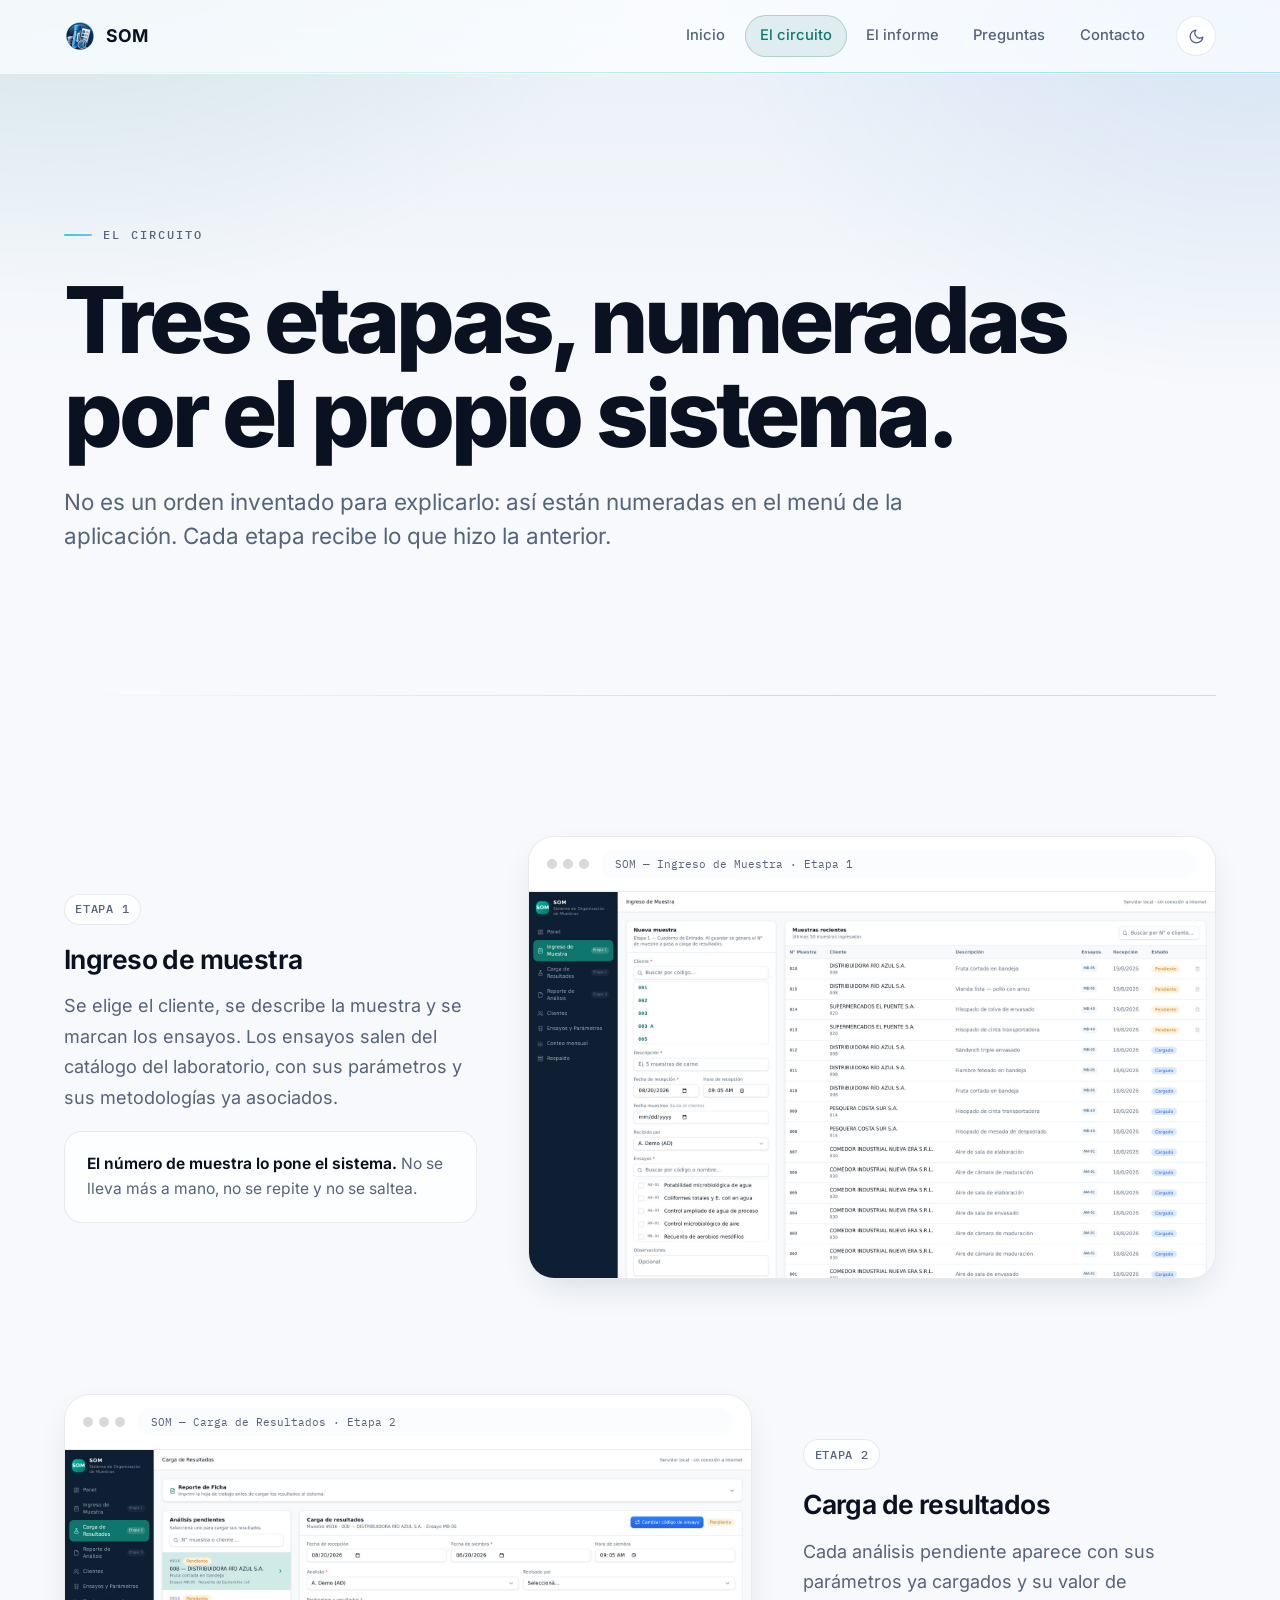
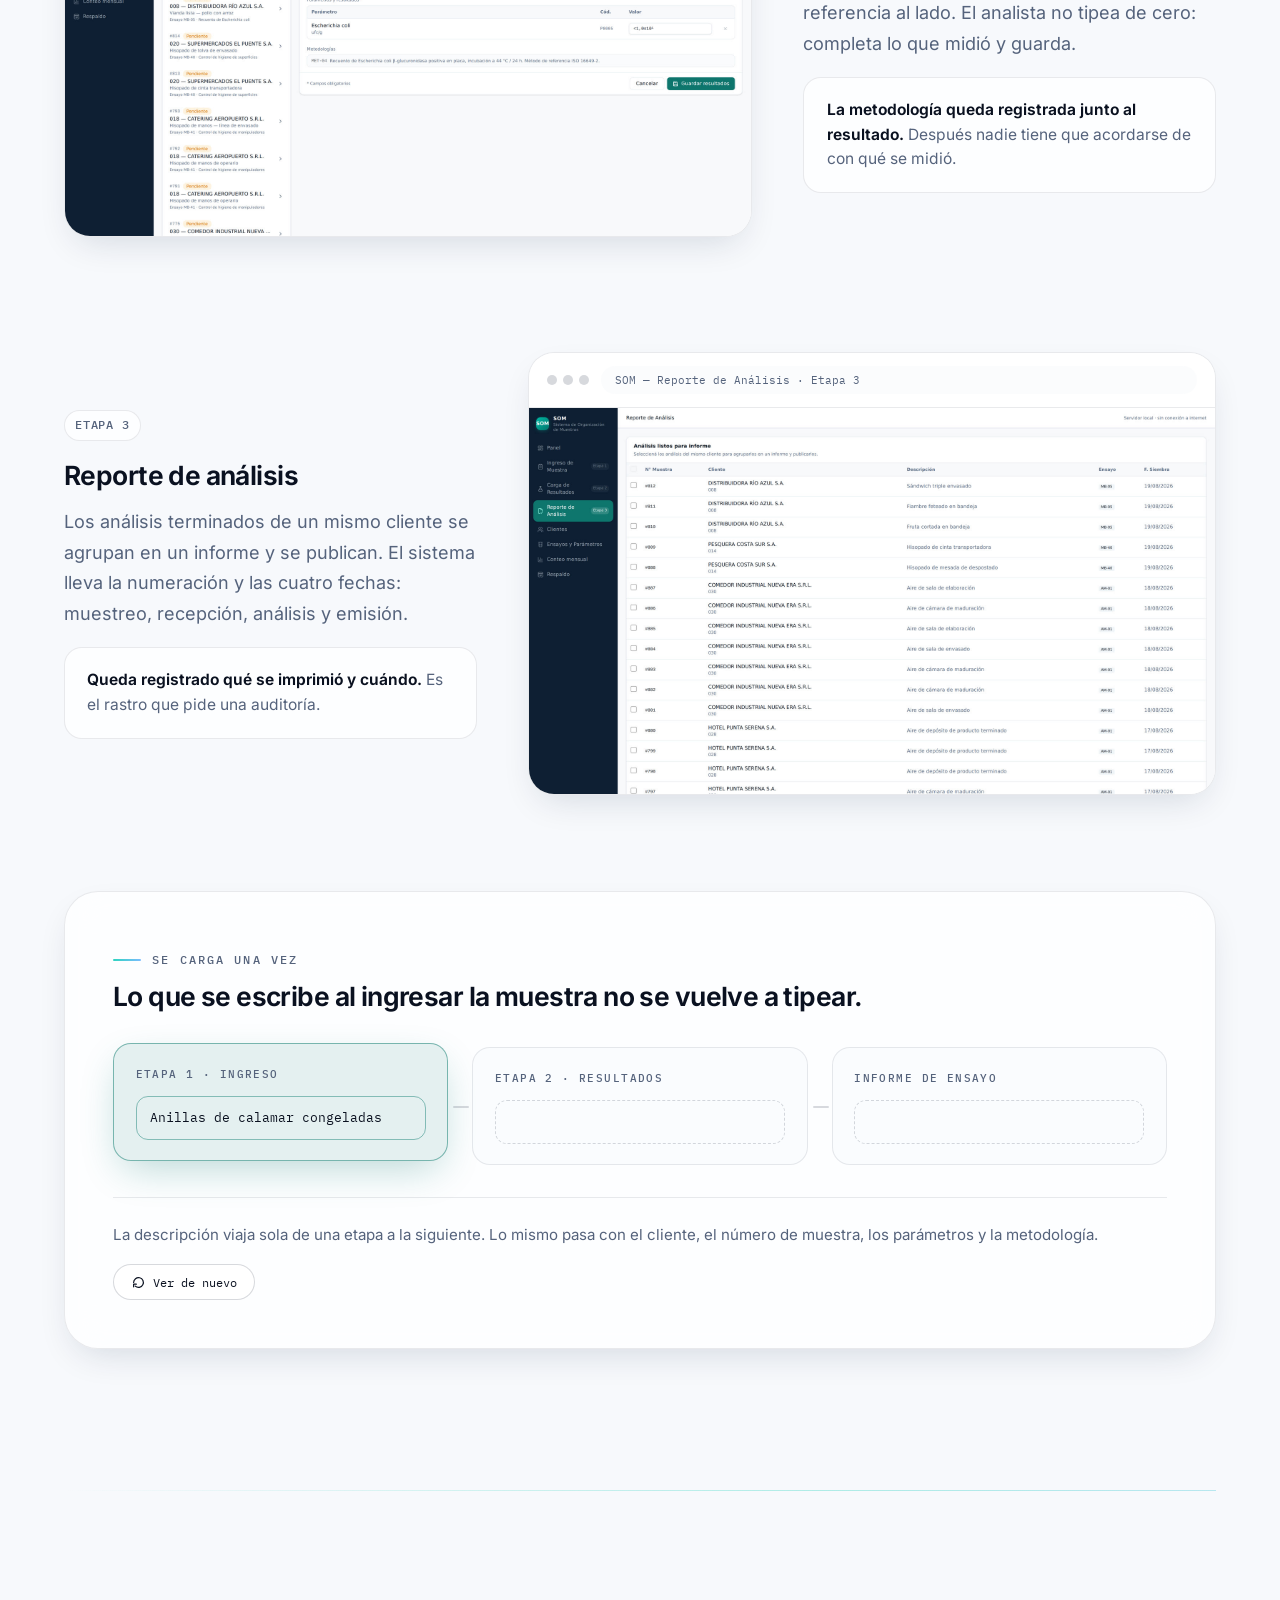
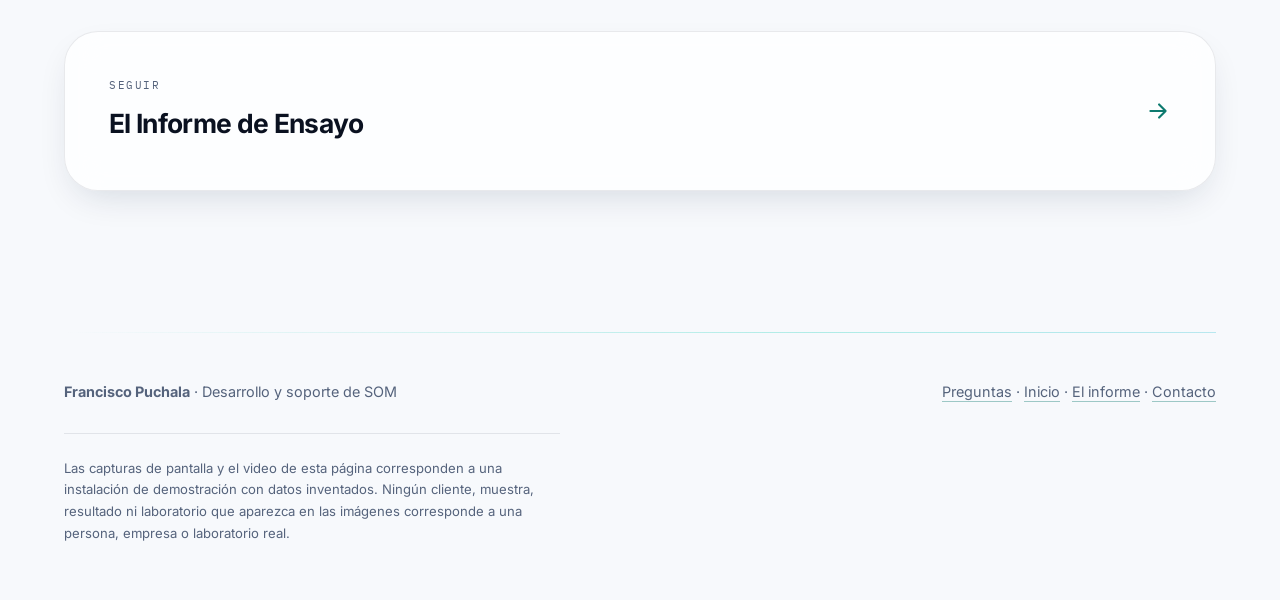
==== circuito.html @ 7a8f00a1 "Favicons con las medidas que pide Google En los resultados de busqueda salia el globo generico. Tres" ====
<!doctype html>
<html lang="es-UY">
  <head>
    <meta charset="utf-8" />
    <meta name="viewport" content="width=device-width, initial-scale=1" />
                        <!-- SEO:inicio -->
    <title>Cómo funciona: ingreso, resultados e informes | SOM</title>
    <meta name="description" content="Las tres etapas de SOM: ingreso con numeración automática, carga de resultados con valor de referencia al lado, y reporte de análisis." />
    <link rel="canonical" href="https://somlims.uy/circuito.html" />
    <meta name="author" content="Francisco Puchala" />
    <meta name="robots" content="index, follow, max-image-preview:large" />

    <!-- Vista previa al compartir (WhatsApp, LinkedIn, etc.) -->
    <meta property="og:type" content="website" />
    <meta property="og:site_name" content="SOM — Sistema de Organización de Muestras" />
    <meta property="og:locale" content="es_UY" />
    <meta property="og:title" content="Cómo funciona: ingreso, resultados e informes | SOM" />
    <meta property="og:description" content="Las tres etapas de SOM: ingreso con numeración automática, carga de resultados con valor de referencia al lado, y reporte de análisis." />
    <meta property="og:url" content="https://somlims.uy/circuito.html" />
    <meta property="og:image" content="https://somlims.uy/img/compartir.png" />
    <meta property="og:image:width" content="1200" />
    <meta property="og:image:height" content="630" />
    <meta property="og:image:alt" content="SOM — Sistema de Organización de Muestras. Del ingreso de la muestra al Informe de Ensayo firmado." />
    <meta name="twitter:card" content="summary_large_image" />
    <meta name="twitter:title" content="Cómo funciona: ingreso, resultados e informes | SOM" />
    <meta name="twitter:description" content="Las tres etapas de SOM: ingreso con numeración automática, carga de resultados con valor de referencia al lado, y reporte de análisis." />
    <meta name="twitter:image" content="https://somlims.uy/img/compartir.png" />

    <script type="application/ld+json">{"@context":"https://schema.org","@type":"SoftwareApplication","name":"SOM — Sistema de Organización de Muestras","alternateName":"SOM","applicationCategory":"BusinessApplication","applicationSubCategory":"Sistema de gestión de laboratorio (LIMS)","operatingSystem":"Servidor propio del laboratorio, red interna","url":"https://somlims.uy/","inLanguage":"es-UY","description":"Sistema de gestión para laboratorios de microbiología de alimentos. Cubre el circuito completo, del ingreso de la muestra al Informe de Ensayo firmado. Se instala en un servidor del propio laboratorio y funciona sin conexión a internet.","author":{"@type":"Person","name":"Francisco Puchala"},"provider":{"@type":"Person","name":"Francisco Puchala"},"areaServed":{"@type":"Country","name":"Uruguay"},"audience":{"@type":"Audience","audienceType":"Laboratorios de microbiología de alimentos"},"featureList":["Ingreso de muestras con numeración automática","Carga de resultados con valores de referencia","Informe de Ensayo sobre hoja membretada con firma","Sello de acreditación según la metodología del catálogo","Fichas de clientes con historial","Conteo mensual por cliente para facturar","Catálogo propio de ensayos, parámetros y metodologías","Usuarios, roles y firmas escaneadas","Respaldos automáticos programados","Funciona sin conexión a internet"]}</script>
    <!-- SEO:fin -->
    <meta name="theme-color" content="#05080f" />
    <link rel="icon" href="./favicon.ico" sizes="any" />
    <link rel="icon" href="./img/favicon-96.png" type="image/png" sizes="96x96" />
    <link rel="icon" href="./img/favicon-192.png" type="image/png" sizes="192x192" />
    <link rel="apple-touch-icon" href="./img/favicon-192.png" />
    <link rel="preload" href="./fonts/inter-latin.woff2" as="font" type="font/woff2" crossorigin />
    <link rel="stylesheet" href="./css/som.css" />
    <script>
      /* Antes del primer pintado: el tema guardado y la marca que habilita
         las animaciones de entrada. Si el JavaScript no corre, la clase
         nunca se agrega y no se esconde nada. */
      (function () {
        var r = document.documentElement;
        r.classList.add('anim');
        try {
          var t = localStorage.getItem('som-tema');
          if (t) r.setAttribute('data-theme', t);
        } catch (e) {}
      })();
    </script>
  </head>

  <body>
    <a class="saltar" href="#contenido">Saltar al contenido</a>

    <header class="cabecera">
      <div class="env cabecera__fila">
        <a class="marca" href="./index.html">
          <img src="./img/emblema.png" alt="" width="30" height="30" />
          <span>SOM</span>
        </a>
        <nav class="nav" aria-label="Principal">
          <a href="./index.html">Inicio</a>
          <a href="./circuito.html" aria-current="page">El circuito</a>
          <a href="./informe.html">El informe</a>
          <a href="./preguntas.html">Preguntas</a>
          <a href="./contacto.html">Contacto</a>
        </nav>
        <button class="tema" type="button" aria-label="Cambiar a modo claro">
          <svg class="sol" viewBox="0 0 24 24" fill="none" stroke="currentColor" stroke-width="1.8" stroke-linecap="round" aria-hidden="true"><circle cx="12" cy="12" r="4"/><path d="M12 2v2M12 20v2M4.9 4.9l1.4 1.4M17.7 17.7l1.4 1.4M2 12h2M20 12h2M4.9 19.1l1.4-1.4M17.7 6.3l1.4-1.4"/></svg>
          <svg class="luna" viewBox="0 0 24 24" fill="none" stroke="currentColor" stroke-width="1.8" stroke-linecap="round" stroke-linejoin="round" aria-hidden="true"><path d="M21 12.8A9 9 0 1 1 11.2 3a7 7 0 0 0 9.8 9.8z"/></svg>
        </button>
      </div>
      <hr class="regla-bicolor" />
    </header>

    <main id="contenido">
      <section class="seccion">
        <div class="env">
          <p class="rotulo" data-rev="fundido">El circuito</p>
          <h1 class="titular medida" data-rev="subir">Tres etapas, numeradas por el propio sistema.</h1>
          <p class="bajada medida" data-rev="subir" style="margin-top: 1.5rem">
            No es un orden inventado para explicarlo: así están numeradas en el
            menú de la aplicación. Cada etapa recibe lo que hizo la anterior.
          </p>
        </div>
      </section>

      <section class="seccion">
        <div class="env">
          <div class="etapas">
            <!-- ---------- ETAPA 1 ---------- -->
            <article class="etapa" data-rev="subir">
              <div class="etapa__texto">
                <span class="chip">Etapa 1</span>
                <h2 class="titulo-3">Ingreso de muestra</h2>
                <p>
                  Se elige el cliente, se describe la muestra y se marcan los
                  ensayos. Los ensayos salen del catálogo del laboratorio, con
                  sus parámetros y sus metodologías ya asociados.
                </p>
                <p class="clave">
                  <strong>El número de muestra lo pone el sistema.</strong> No se
                  lleva más a mano, no se repite y no se saltea.
                </p>
              </div>
              <figure class="etapa__figura marco marco--realce" data-rev="escala" style="margin: 0">
                <div class="marco__barra">
                  <div class="marco__puntos"><i></i><i></i><i></i></div>
                  <div class="marco__url">SOM — Ingreso de Muestra · Etapa 1</div>
                </div>
                <img
                  src="./img/ingreso.jpg"
                  alt="Pantalla de alta de una muestra, con el formulario de ingreso y el listado de muestras recientes."
                  loading="lazy"
                  decoding="async"
                  width="1920"
                  height="1080"
                />
              <a class="lupa" href="./img/ingreso.jpg" aria-label="Ampliar: ingreso">
                  <svg viewBox="0 0 24 24" fill="none" stroke="currentColor" stroke-width="2" stroke-linecap="round" stroke-linejoin="round" aria-hidden="true"><circle cx="11" cy="11" r="7"/><path d="m20 20-3.5-3.5M11 8v6M8 11h6"/></svg>
                  <span>Ampliar</span>
                </a>
              </figure>
            </article>

            <!-- ---------- ETAPA 2 ---------- -->
            <article class="etapa etapa--espejo" data-rev="subir">
              <div class="etapa__texto">
                <span class="chip">Etapa 2</span>
                <h2 class="titulo-3">Carga de resultados</h2>
                <p>
                  Cada análisis pendiente aparece con sus parámetros ya cargados
                  y su valor de referencia al lado. El analista no tipea de cero:
                  completa lo que midió y guarda.
                </p>
                <p class="clave">
                  <strong>La metodología queda registrada junto al resultado.</strong>
                  Después nadie tiene que acordarse de con qué se midió.
                </p>
              </div>
              <figure class="etapa__figura marco marco--realce" data-rev="escala" style="margin: 0">
                <div class="marco__barra">
                  <div class="marco__puntos"><i></i><i></i><i></i></div>
                  <div class="marco__url">SOM — Carga de Resultados · Etapa 2</div>
                </div>
                <img
                  src="./img/resultados.jpg"
                  alt="Pantalla de carga de resultados: los análisis pendientes a la izquierda y el formulario con parámetros y metodología a la derecha."
                  loading="lazy"
                  decoding="async"
                  width="1920"
                  height="1080"
                />
              <a class="lupa" href="./img/resultados.jpg" aria-label="Ampliar: resultados">
                  <svg viewBox="0 0 24 24" fill="none" stroke="currentColor" stroke-width="2" stroke-linecap="round" stroke-linejoin="round" aria-hidden="true"><circle cx="11" cy="11" r="7"/><path d="m20 20-3.5-3.5M11 8v6M8 11h6"/></svg>
                  <span>Ampliar</span>
                </a>
              </figure>
            </article>

            <!-- ---------- ETAPA 3 ---------- -->
            <article class="etapa" data-rev="subir">
              <div class="etapa__texto">
                <span class="chip">Etapa 3</span>
                <h2 class="titulo-3">Reporte de análisis</h2>
                <p>
                  Los análisis terminados de un mismo cliente se agrupan en un
                  informe y se publican. El sistema lleva la numeración y las
                  cuatro fechas: muestreo, recepción, análisis y emisión.
                </p>
                <p class="clave">
                  <strong>Queda registrado qué se imprimió y cuándo.</strong>
                  Es el rastro que pide una auditoría.
                </p>
              </div>
              <figure class="etapa__figura marco marco--realce" data-rev="escala" style="margin: 0">
                <div class="marco__barra">
                  <div class="marco__puntos"><i></i><i></i><i></i></div>
                  <div class="marco__url">SOM — Reporte de Análisis · Etapa 3</div>
                </div>
                <img
                  src="./img/reporte.jpg"
                  alt="Listado de informes publicados."
                  loading="lazy"
                  decoding="async"
                  width="1920"
                  height="1080"
                />
              <a class="lupa" href="./img/reporte.jpg" aria-label="Ampliar: reporte">
                  <svg viewBox="0 0 24 24" fill="none" stroke="currentColor" stroke-width="2" stroke-linecap="round" stroke-linejoin="round" aria-hidden="true"><circle cx="11" cy="11" r="7"/><path d="m20 20-3.5-3.5M11 8v6M8 11h6"/></svg>
                  <span>Ampliar</span>
                </a>
              </figure>
            </article>
          </div>

          <!-- ---------- EL DATO VIAJA ---------- -->
          <div class="viaje" data-rev="subir">
            <div class="viaje__cabeza">
              <div>
                <p class="rotulo" style="margin-bottom: 0.75rem">Se carga una vez</p>
                <h2 class="titulo-3">Lo que se escribe al ingresar la muestra no se vuelve a tipear.</h2>
              </div>
            </div>

            <div class="viaje__pista">
              <div class="parada">
                <span class="parada__rot">Etapa 1 · Ingreso</span>
                <div class="parada__campo">
                  <span class="parada__valor">Anillas de calamar congeladas</span>
                </div>
              </div>
              <div class="parada">
                <span class="parada__rot">Etapa 2 · Resultados</span>
                <div class="parada__campo">
                  <span class="parada__valor">Anillas de calamar congeladas</span>
                </div>
              </div>
              <div class="parada">
                <span class="parada__rot">Informe de Ensayo</span>
                <div class="parada__campo">
                  <span class="parada__valor">Anillas de calamar congeladas</span>
                </div>
              </div>
            </div>

            <div class="viaje__pie">
              <p>
                La descripción viaja sola de una etapa a la siguiente. Lo mismo
                pasa con el cliente, el número de muestra, los parámetros y la
                metodología.
              </p>
              <button class="repetir" type="button">
                <svg viewBox="0 0 24 24" width="13" height="13" fill="none" stroke="currentColor" stroke-width="2.2" stroke-linecap="round" stroke-linejoin="round" aria-hidden="true"><path d="M3 12a9 9 0 1 1 3 6.7"/><path d="M3 20v-5h5"/></svg>
                Ver de nuevo
              </button>
            </div>
          </div>
        </div>
      </section>

      <section class="seccion">
        <div class="env">
          <a class="siguiente" data-rev="escala" href="./informe.html">
            <span>
              <small>Seguir</small>
              <strong>El Informe de Ensayo</strong>
            </span>
            <svg viewBox="0 0 24 24" fill="none" stroke="currentColor" stroke-width="2" stroke-linecap="round" stroke-linejoin="round" aria-hidden="true"><path d="M5 12h14M13 6l6 6-6 6"/></svg>
          </a>
        </div>
      </section>
    </main>

    <footer class="pie">
      <div class="env">
        <div class="pie__fila">
          <div>
            <strong data-dato="nombre"></strong>
            <span class="suave"> · </span>
            <span class="suave" data-dato="rol"></span>
          </div>
          <nav aria-label="Pie">
            <a href="./preguntas.html">Preguntas</a> ·
            <a href="./index.html">Inicio</a> ·
            <a href="./informe.html">El informe</a> ·
            <a href="./contacto.html">Contacto</a>
          </nav>
        </div>
        <p class="descargo">
          Las capturas de pantalla y el video de esta página corresponden a una
          instalación de demostración con datos inventados. Ningún cliente,
          muestra, resultado ni laboratorio que aparezca en las imágenes
          corresponde a una persona, empresa o laboratorio real.
        </p>
      </div>
    </footer>

    <script src="./js/datos.js"></script>
    <script src="./js/som.js" defer></script>
  </body>
</html>
---- css/som.css ----
/* ==========================================================================
   SOM — Sistema de Organización de Muestras
   Hoja de estilos única. Sin framework, sin dependencias externas.

   Dirección: superficies de vidrio, sombras difusas y grandes, esquinas
   redondeadas consistentes, mucho aire y gradientes derivados de la marca
   (verde agua del sistema + azul del emblema). Nada de violeta genérico.
   ========================================================================== */

/* --------------------------------------------------------------------------
   1. Tipografías (servidas desde este mismo repositorio)
   -------------------------------------------------------------------------- */

@font-face {
  font-family: 'Inter';
  font-style: normal;
  font-weight: 100 900;
  font-display: swap;
  src: url('../fonts/inter-latin.woff2') format('woff2');
  unicode-range: U+0000-00FF, U+0131, U+0152-0153, U+02BB-02BC, U+02C6, U+02DA,
    U+02DC, U+0304, U+0308, U+0329, U+2000-206F, U+20AC, U+2122, U+2191, U+2193,
    U+2212, U+2215, U+FEFF, U+FFFD;
}
@font-face {
  font-family: 'Inter';
  font-style: normal;
  font-weight: 100 900;
  font-display: swap;
  src: url('../fonts/inter-latin-ext.woff2') format('woff2');
  unicode-range: U+0100-02BA, U+02BD-02C5, U+02C7-02CC, U+02CE-02D7, U+02DD-02FF,
    U+0304, U+0308, U+0329, U+1D00-1DBF, U+1E00-1E9F, U+1EF2-1EFF, U+2020,
    U+20A0-20AB, U+20AD-20C0, U+2113, U+2C60-2C7F, U+A720-A7FF;
}
@font-face {
  font-family: 'IBM Plex Mono';
  font-style: normal;
  font-weight: 400;
  font-display: swap;
  src: url('../fonts/plexmono-400-latin.woff2') format('woff2');
  unicode-range: U+0000-00FF, U+0131, U+0152-0153, U+02BB-02BC, U+02C6, U+02DA,
    U+02DC, U+0304, U+0308, U+0329, U+2000-206F, U+20AC, U+2122, U+2191, U+2193,
    U+2212, U+2215, U+FEFF, U+FFFD;
}
@font-face {
  font-family: 'IBM Plex Mono';
  font-style: normal;
  font-weight: 400;
  font-display: swap;
  src: url('../fonts/plexmono-400-latin-ext.woff2') format('woff2');
  unicode-range: U+0100-02BA, U+02BD-02C5, U+02C7-02CC, U+02CE-02D7, U+02DD-02FF,
    U+0304, U+0308, U+0329, U+1D00-1DBF, U+1E00-1E9F, U+1EF2-1EFF, U+2020,
    U+20A0-20AB, U+20AD-20C0, U+2113, U+2C60-2C7F, U+A720-A7FF;
}
@font-face {
  font-family: 'IBM Plex Mono';
  font-style: normal;
  font-weight: 500;
  font-display: swap;
  src: url('../fonts/plexmono-500-latin.woff2') format('woff2');
  unicode-range: U+0000-00FF, U+0131, U+0152-0153, U+02BB-02BC, U+02C6, U+02DA,
    U+02DC, U+0304, U+0308, U+0329, U+2000-206F, U+20AC, U+2122, U+2191, U+2193,
    U+2212, U+2215, U+FEFF, U+FFFD;
}
@font-face {
  font-family: 'IBM Plex Mono';
  font-style: normal;
  font-weight: 500;
  font-display: swap;
  src: url('../fonts/plexmono-500-latin-ext.woff2') format('woff2');
  unicode-range: U+0100-02BA, U+02BD-02C5, U+02C7-02CC, U+02CE-02D7, U+02DD-02FF,
    U+0304, U+0308, U+0329, U+1D00-1DBF, U+1E00-1E9F, U+1EF2-1EFF, U+2020,
    U+20A0-20AB, U+20AD-20C0, U+2113, U+2C60-2C7F, U+A720-A7FF;
}

/* --------------------------------------------------------------------------
   2. Fichas de diseño
   -------------------------------------------------------------------------- */

:root {
  /* Fondo profundo con dos halos de color muy suaves */
  --bg: #05080f;
  --bg-2: #090f1d;
  --halo-1: rgba(45, 212, 191, 0.16);
  --halo-2: rgba(66, 141, 245, 0.14);

  /* Superficies de vidrio */
  --panel: rgba(255, 255, 255, 0.042);
  --panel-2: rgba(255, 255, 255, 0.075);
  --vidrio: rgba(9, 15, 29, 0.62);
  --linea: rgba(255, 255, 255, 0.085);
  --linea-fuerte: rgba(255, 255, 255, 0.16);

  --text: #f0f4fa;
  --muted: #96a3ba;

  --accent: #2dd4bf;
  --accent-2: #6bb3ff;
  --accent-soft: rgba(45, 212, 191, 0.13);
  --on-accent: #ffffff;

  /* Gradientes. El verde agua es del sistema, el azul es el del emblema. */
  --grad-boton: linear-gradient(135deg, #0e8377 0%, #1c6fd0 100%);
  --grad-boton-hover: linear-gradient(135deg, #12a394 0%, #2a80e8 100%);
  --grad-texto: linear-gradient(115deg, #2dd4bf 0%, #7cbcff 100%);
  --grad-linea: linear-gradient(
    90deg,
    transparent,
    rgba(45, 212, 191, 0.55) 30%,
    rgba(107, 179, 255, 0.55) 70%,
    transparent
  );

  /* Sombras difusas y grandes */
  --sh-1: 0 2px 10px rgba(0, 0, 0, 0.3);
  --sh-2: 0 14px 40px -12px rgba(0, 0, 0, 0.55);
  --sh-3: 0 30px 80px -20px rgba(0, 0, 0, 0.7);
  --sh-glow: 0 14px 44px -10px rgba(20, 160, 175, 0.45);

  --marcador: #f0b072;
  --marcador-borde: rgba(240, 176, 114, 0.5);
  --marcador-fondo: rgba(240, 176, 114, 0.12);

  --font-sans: 'Inter', system-ui, -apple-system, 'Segoe UI', Roboto,
    'Helvetica Neue', Arial, sans-serif;
  --font-mono: 'IBM Plex Mono', ui-monospace, 'SFMono-Regular', Consolas,
    'Liberation Mono', monospace;

  /* Radios consistentes */
  --r-xs: 8px;
  --r-sm: 12px;
  --r: 18px;
  --r-lg: 26px;
  --r-xl: 34px;
  --r-pill: 999px;

  /* Aire */
  --rail: clamp(1.25rem, 5vw, 4rem);
  --seccion-y: clamp(5.5rem, 11vw, 10rem);
  --measure: 62ch;
  --header-h: 4.5rem;

  --ease: cubic-bezier(0.22, 0.72, 0.24, 1);
  --ease-out: cubic-bezier(0.16, 1, 0.3, 1);
  --t: 0.3s;
}

@media (prefers-color-scheme: light) {
  :root:not([data-theme='dark']) {
    --bg: #f7f9fc;
    --bg-2: #eaf0f8;
    --halo-1: rgba(13, 122, 111, 0.12);
    --halo-2: rgba(28, 111, 208, 0.1);

    --panel: rgba(255, 255, 255, 0.78);
    --panel-2: rgba(255, 255, 255, 0.95);
    --vidrio: rgba(255, 255, 255, 0.72);
    --linea: rgba(12, 24, 48, 0.09);
    --linea-fuerte: rgba(12, 24, 48, 0.16);

    --text: #0a1120;
    --muted: #55637c;

    --accent: #0d7a6f;
    --accent-2: #1c6fd0;
    --accent-soft: rgba(13, 122, 111, 0.1);

    --sh-1: 0 2px 8px rgba(15, 30, 60, 0.05);
    --sh-2: 0 14px 36px -12px rgba(15, 30, 60, 0.16);
    --sh-3: 0 32px 74px -22px rgba(15, 30, 60, 0.24);
    --sh-glow: 0 14px 40px -10px rgba(13, 122, 111, 0.32);

    --marcador: #8a5310;
    --marcador-borde: rgba(154, 91, 15, 0.45);
    --marcador-fondo: rgba(217, 131, 36, 0.1);
  }
}

:root[data-theme='light'] {
  --bg: #f7f9fc;
  --bg-2: #eaf0f8;
  --halo-1: rgba(13, 122, 111, 0.12);
  --halo-2: rgba(28, 111, 208, 0.1);

  --panel: rgba(255, 255, 255, 0.78);
  --panel-2: rgba(255, 255, 255, 0.95);
  --vidrio: rgba(255, 255, 255, 0.72);
  --linea: rgba(12, 24, 48, 0.09);
  --linea-fuerte: rgba(12, 24, 48, 0.16);

  --text: #0a1120;
  --muted: #55637c;

  --accent: #0d7a6f;
  --accent-2: #1c6fd0;
  --accent-soft: rgba(13, 122, 111, 0.1);

  --sh-1: 0 2px 8px rgba(15, 30, 60, 0.05);
  --sh-2: 0 14px 36px -12px rgba(15, 30, 60, 0.16);
  --sh-3: 0 32px 74px -22px rgba(15, 30, 60, 0.24);
  --sh-glow: 0 14px 40px -10px rgba(13, 122, 111, 0.32);

  --marcador: #8a5310;
  --marcador-borde: rgba(154, 91, 15, 0.45);
  --marcador-fondo: rgba(217, 131, 36, 0.1);
}

/* --------------------------------------------------------------------------
   3. Base
   -------------------------------------------------------------------------- */

*,
*::before,
*::after {
  box-sizing: border-box;
}

html {
  -webkit-text-size-adjust: 100%;
  scroll-behavior: smooth;
  scroll-padding-top: calc(var(--header-h) + 2rem);
}

body {
  margin: 0;
  min-height: 100%;
  background: var(--bg);
  color: var(--text);
  font-family: var(--font-sans);
  font-size: clamp(1rem, 0.95rem + 0.25vw, 1.125rem);
  line-height: 1.7;
  overflow-x: hidden;
  -webkit-font-smoothing: antialiased;
  text-rendering: optimizeLegibility;
  font-synthesis-weight: none;
}

/* Los dos halos de color del fondo. Fijos, muy difusos, casi imperceptibles:
   dan profundidad sin convertirse en un degradado de moda. */
body::before {
  content: '';
  position: fixed;
  inset: -20%;
  z-index: -2;
  background: radial-gradient(
      62rem 42rem at 18% 6%,
      var(--halo-1),
      transparent 60%
    ),
    radial-gradient(54rem 40rem at 84% 14%, var(--halo-2), transparent 62%);
  pointer-events: none;
  animation: derivar 34s ease-in-out infinite alternate;
  will-change: transform;
}

/* La capa plana de abajo, que no se mueve. */
body::after {
  content: '';
  position: fixed;
  inset: 0;
  z-index: -3;
  background: linear-gradient(180deg, var(--bg-2) 0%, var(--bg) 42%);
  pointer-events: none;
}

/* Los dos halos derivan muy despacio. Medio minuto por ciclo: se percibe
   que la pagina esta viva sin que nada distraiga de la lectura. */
@keyframes derivar {
  0% {
    transform: translate3d(0, 0, 0) scale(1);
  }
  50% {
    transform: translate3d(3%, -2.5%, 0) scale(1.08);
  }
  100% {
    transform: translate3d(-2.5%, 2%, 0) scale(1.04);
  }
}

h1,
h2,
h3,
h4 {
  margin: 0;
  font-weight: 700;
  line-height: 1.1;
  letter-spacing: -0.03em;
  text-wrap: balance;
}

p {
  margin: 0;
  text-wrap: pretty;
}

img,
video {
  display: block;
  max-width: 100%;
  height: auto;
}

a {
  color: var(--accent);
  text-decoration-color: color-mix(in srgb, var(--accent) 38%, transparent);
  text-underline-offset: 0.25em;
  text-decoration-thickness: 1px;
  transition: color var(--t) var(--ease),
    text-decoration-color var(--t) var(--ease),
    text-decoration-thickness var(--t) var(--ease);
}
a:hover {
  text-decoration-color: currentColor;
  text-decoration-thickness: 2px;
}

:focus-visible {
  outline: 2px solid var(--accent);
  outline-offset: 3px;
  border-radius: var(--r-xs);
}

::selection {
  background: color-mix(in srgb, var(--accent) 30%, transparent);
  color: var(--text);
}

.saltar {
  position: absolute;
  left: -9999px;
  top: 0;
  z-index: 100;
  padding: 0.85rem 1.4rem;
  border-radius: var(--r-pill);
  background: var(--grad-boton);
  color: #fff;
  font-weight: 600;
  text-decoration: none;
  box-shadow: var(--sh-2);
}
.saltar:focus {
  left: 1rem;
  top: 1rem;
}

/* --------------------------------------------------------------------------
   4. Retícula
   -------------------------------------------------------------------------- */

.env {
  width: 100%;
  max-width: 80rem;
  margin-inline: auto;
  padding-inline: var(--rail);
}

.seccion {
  position: relative;
  padding-block: var(--seccion-y);
}

/* Un filete degradado en vez de una línea dura. */
.seccion + .seccion::before {
  content: '';
  position: absolute;
  top: 0;
  left: 50%;
  translate: -50% 0;
  width: min(80rem, 100% - var(--rail) * 2);
  height: 1px;
  background: var(--grad-linea);
  opacity: 0.65;
}

.desparejo {
  display: grid;
  gap: clamp(2rem, 5vw, 4.5rem);
  align-items: start;
}
@media (min-width: 62rem) {
  .desparejo {
    grid-template-columns: minmax(0, 5fr) minmax(0, 7fr);
  }
}

.medida {
  max-width: var(--measure);
}

/* --------------------------------------------------------------------------
   5. Piezas de marca
   -------------------------------------------------------------------------- */

.regla-bicolor {
  height: 1px;
  border: 0;
  margin: 0;
  background: var(--grad-linea);
  opacity: 0.8;
}

.chip {
  display: inline-flex;
  align-items: center;
  gap: 0.45em;
  padding: 0.4em 0.9em;
  border: 1px solid var(--linea);
  border-radius: var(--r-pill);
  background: var(--panel);
  backdrop-filter: blur(10px);
  -webkit-backdrop-filter: blur(10px);
  color: var(--muted);
  font-family: var(--font-mono);
  font-size: 0.72rem;
  font-weight: 500;
  letter-spacing: 0.06em;
  text-transform: uppercase;
  white-space: nowrap;
  transition: all var(--t) var(--ease);
}

.chip--acento {
  border-color: color-mix(in srgb, var(--accent) 40%, transparent);
  background: var(--accent-soft);
  color: var(--accent);
}

.rotulo {
  display: inline-flex;
  align-items: center;
  gap: 0.7rem;
  margin-bottom: 1.75rem;
  font-family: var(--font-mono);
  font-size: 0.74rem;
  font-weight: 500;
  letter-spacing: 0.18em;
  text-transform: uppercase;
  color: var(--muted);
}
.rotulo::before {
  content: '';
  width: 1.75rem;
  height: 2px;
  border-radius: 2px;
  background: var(--grad-texto);
}

.estado {
  display: inline-flex;
  align-items: center;
  gap: 0.6rem;
  padding: 0.5rem 1rem;
  border: 1px solid var(--linea);
  border-radius: var(--r-pill);
  background: var(--panel);
  backdrop-filter: blur(10px);
  -webkit-backdrop-filter: blur(10px);
  font-family: var(--font-mono);
  font-size: 0.78rem;
  color: var(--muted);
}
.estado::before {
  content: '';
  width: 7px;
  height: 7px;
  border-radius: 50%;
  background: var(--accent);
  box-shadow: 0 0 0 4px var(--accent-soft);
  animation: latir 2.8s var(--ease) infinite;
}

@keyframes latir {
  0%,
  100% {
    box-shadow: 0 0 0 4px var(--accent-soft);
  }
  50% {
    box-shadow: 0 0 0 8px transparent;
  }
}

.mono {
  font-family: var(--font-mono);
  font-size: 0.9em;
  font-variant-numeric: tabular-nums;
}

/* --------------------------------------------------------------------------
   6. Encabezado de vidrio
   -------------------------------------------------------------------------- */

.cabecera {
  position: sticky;
  top: 0;
  z-index: 50;
  background: var(--vidrio);
  backdrop-filter: blur(20px) saturate(160%);
  -webkit-backdrop-filter: blur(20px) saturate(160%);
  border-bottom: 1px solid transparent;
  transition: background-color 0.4s var(--ease), border-color 0.4s var(--ease),
    box-shadow 0.4s var(--ease);
}

/* Al bajar, el vidrio se cierra un poco y aparece la sombra. */
.cabecera.pegada {
  border-bottom-color: var(--linea);
  box-shadow: var(--sh-1);
}

.cabecera__fila {
  display: flex;
  align-items: center;
  gap: 1rem;
  height: var(--header-h);
}

.marca {
  display: flex;
  align-items: center;
  gap: 0.65rem;
  margin-right: auto;
  color: inherit;
  text-decoration: none;
  font-weight: 700;
  font-size: 1.1rem;
  letter-spacing: -0.02em;
  transition: transform var(--t) var(--ease);
}
.marca:hover {
  transform: scale(1.04);
}
.marca img {
  width: 32px;
  height: 32px;
  border-radius: 50%;
  transition: transform 0.5s var(--ease), box-shadow 0.5s var(--ease);
}
.marca:hover img {
  transform: rotate(-10deg);
  box-shadow: var(--sh-glow);
}

.nav {
  display: flex;
  align-items: center;
  gap: 0.25rem;
}

.nav a {
  position: relative;
  padding: 0.5rem 0.95rem;
  border-radius: var(--r-pill);
  color: var(--muted);
  font-size: 0.92rem;
  font-weight: 500;
  text-decoration: none;
  transition: all var(--t) var(--ease);
}
.nav a:hover {
  color: var(--text);
  background: var(--panel-2);
  transform: translateY(-1px);
}
.nav a[aria-current='page'] {
  color: var(--accent);
  background: var(--accent-soft);
  box-shadow: inset 0 0 0 1px color-mix(in srgb, var(--accent) 25%, transparent);
}

@media (max-width: 46rem) {
  .cabecera__fila {
    height: auto;
    padding-block: 0.7rem;
    flex-wrap: wrap;
  }
  .nav {
    order: 3;
    width: 100%;
    overflow-x: auto;
    scrollbar-width: none;
    padding-bottom: 0.2rem;
  }
  .nav::-webkit-scrollbar {
    display: none;
  }
}

.tema {
  display: grid;
  place-items: center;
  width: 2.5rem;
  height: 2.5rem;
  flex: none;
  border: 1px solid var(--linea);
  border-radius: 50%;
  background: var(--panel);
  backdrop-filter: blur(10px);
  -webkit-backdrop-filter: blur(10px);
  color: var(--muted);
  cursor: pointer;
  transition: all var(--t) var(--ease);
}
.tema:hover {
  color: var(--accent);
  border-color: color-mix(in srgb, var(--accent) 40%, transparent);
  transform: scale(1.08) rotate(12deg);
  box-shadow: var(--sh-glow);
}
.tema svg {
  width: 17px;
  height: 17px;
}
.tema .luna {
  display: none;
}
:root[data-theme='light'] .tema .luna,
:root[data-theme='dark'] .tema .sol {
  display: block;
}
:root[data-theme='light'] .tema .sol,
:root[data-theme='dark'] .tema .luna {
  display: none;
}
@media (prefers-color-scheme: light) {
  :root:not([data-theme]) .tema .sol {
    display: none;
  }
  :root:not([data-theme]) .tema .luna {
    display: block;
  }
}

/* --------------------------------------------------------------------------
   7. Tipografía de página
   -------------------------------------------------------------------------- */

.titular {
  font-size: clamp(2.6rem, 1.3rem + 5.8vw, 5.75rem);
  font-weight: 800;
  letter-spacing: -0.045em;
  line-height: 1.02;
}

.titulo-2 {
  font-size: clamp(2rem, 1.3rem + 2.8vw, 3.4rem);
  font-weight: 700;
  letter-spacing: -0.035em;
}

.titulo-3 {
  font-size: clamp(1.25rem, 1.05rem + 0.85vw, 1.65rem);
  font-weight: 650;
  letter-spacing: -0.022em;
}

.bajada {
  font-size: clamp(1.1rem, 1rem + 0.6vw, 1.4rem);
  line-height: 1.55;
  font-weight: 400;
  color: var(--muted);
}

.suave {
  color: var(--muted);
}

/* El único texto con gradiente de toda la página. Uno solo, si no pierde
   la gracia. */
.destacado {
  background: var(--grad-texto);
  -webkit-background-clip: text;
  background-clip: text;
  color: transparent;
  -webkit-text-fill-color: transparent;
}

/* --------------------------------------------------------------------------
   8. Botones
   -------------------------------------------------------------------------- */

.boton {
  display: inline-flex;
  align-items: center;
  justify-content: center;
  gap: 0.55rem;
  padding: 0.95rem 1.8rem;
  border: 1px solid transparent;
  border-radius: var(--r-pill);
  background: var(--grad-boton);
  color: #fff;
  font-family: inherit;
  font-size: 0.97rem;
  font-weight: 600;
  letter-spacing: -0.01em;
  text-decoration: none;
  cursor: pointer;
  box-shadow: var(--sh-2);
  transition: all var(--t) var(--ease);
}
.boton:hover {
  background: var(--grad-boton-hover);
  transform: scale(1.05) translateY(-2px);
  box-shadow: var(--sh-glow);
  color: #fff;
}
.boton:active {
  transform: scale(1.01);
}

.boton--linea {
  background: var(--panel);
  backdrop-filter: blur(12px);
  -webkit-backdrop-filter: blur(12px);
  border-color: var(--linea-fuerte);
  color: var(--text);
  box-shadow: none;
}
.boton--linea:hover {
  background: var(--panel-2);
  border-color: color-mix(in srgb, var(--accent) 45%, transparent);
  color: var(--text);
  box-shadow: var(--sh-2);
}

.botonera {
  display: flex;
  flex-wrap: wrap;
  gap: 0.9rem;
}

/* --------------------------------------------------------------------------
   9. Tarjeta de vidrio — la base de casi todo
   -------------------------------------------------------------------------- */

.vidrio {
  border: 1px solid var(--linea);
  border-radius: var(--r-lg);
  background: var(--panel);
  backdrop-filter: blur(16px) saturate(140%);
  -webkit-backdrop-filter: blur(16px) saturate(140%);
  box-shadow: var(--sh-2);
}

/* --------------------------------------------------------------------------
   10. Marco de las capturas
   -------------------------------------------------------------------------- */

.marco {
  position: relative;
  border: 1px solid var(--linea);
  border-radius: var(--r-lg);
  background: var(--panel);
  backdrop-filter: blur(16px);
  -webkit-backdrop-filter: blur(16px);
  box-shadow: var(--sh-2);
  overflow: hidden;
  transition: transform 0.45s var(--ease), box-shadow 0.45s var(--ease),
    border-color 0.45s var(--ease);
}

.marco__barra {
  display: flex;
  align-items: center;
  gap: 0.7rem;
  padding: 0.8rem 1.1rem;
  border-bottom: 1px solid var(--linea);
  background: var(--panel);
}

.marco__puntos {
  display: flex;
  gap: 0.4rem;
  flex: none;
}
.marco__puntos i {
  width: 10px;
  height: 10px;
  border-radius: 50%;
  background: var(--linea-fuerte);
  transition: background-color 0.45s var(--ease);
}
.marco:hover .marco__puntos i:nth-child(1) {
  background: #ff6058;
}
.marco:hover .marco__puntos i:nth-child(2) {
  background: #ffbe2f;
}
.marco:hover .marco__puntos i:nth-child(3) {
  background: #2bc840;
}

.marco__url {
  flex: 1;
  min-width: 0;
  padding: 0.3rem 0.9rem;
  border-radius: var(--r-pill);
  background: color-mix(in srgb, var(--bg) 55%, transparent);
  color: var(--muted);
  font-family: var(--font-mono);
  font-size: 0.7rem;
  white-space: nowrap;
  overflow: hidden;
  text-overflow: ellipsis;
  transition: color 0.45s var(--ease);
}

.marco img {
  width: 100%;
  transition: transform 0.7s var(--ease);
}

.marco--realce:hover {
  transform: translateY(-5px);
  box-shadow: var(--sh-3);
  border-color: color-mix(in srgb, var(--accent) 32%, var(--linea));
}
.marco--realce:hover img {
  transform: scale(1.02);
}
.marco--realce:hover .marco__url {
  color: var(--accent);
}

/* --------------------------------------------------------------------------
   11. Portada
   -------------------------------------------------------------------------- */

.portada {
  position: relative;
  padding-block: clamp(4rem, 9vw, 8rem) clamp(3.5rem, 7vw, 6rem);
}

.portada__emblema {
  width: clamp(84px, 12vw, 124px);
  height: auto;
  margin-bottom: 2rem;
  border-radius: 50%;
  filter: drop-shadow(0 20px 50px rgba(20, 160, 175, 0.4));
  animation: flotar 7s ease-in-out infinite;
}

@keyframes flotar {
  0%,
  100% {
    transform: translateY(0);
  }
  50% {
    transform: translateY(-10px);
  }
}

.en-uso {
  display: inline-flex;
  align-items: center;
  gap: 0.6rem;
  margin-top: 1.5rem;
  font-size: 0.95rem;
  font-weight: 550;
  color: var(--text);
}
.en-uso svg {
  flex: none;
  width: 18px;
  height: 18px;
  padding: 2px;
  border-radius: 50%;
  background: var(--accent-soft);
  color: var(--accent);
}

.portada__pie {
  display: flex;
  flex-wrap: wrap;
  align-items: center;
  gap: 1rem 1.5rem;
  margin-top: 3rem;
}

/* --------------------------------------------------------------------------
   12. Video
   -------------------------------------------------------------------------- */

.video {
  position: relative;
  border: 1px solid var(--linea);
  border-radius: var(--r-lg);
  background: #05080f;
  overflow: hidden;
  aspect-ratio: 16 / 9;
  box-shadow: var(--sh-3);
  transition: transform 0.45s var(--ease), box-shadow 0.45s var(--ease);
}
.video:hover {
  transform: translateY(-5px);
  box-shadow: var(--sh-3), var(--sh-glow);
}

.video video {
  width: 100%;
  height: 100%;
  object-fit: contain;
  background: #05080f;
}

.video__tapa {
  position: absolute;
  inset: 0;
  display: grid;
  place-content: center;
  gap: 1.1rem;
  justify-items: center;
  border: 0;
  width: 100%;
  padding: 1.5rem;
  background: radial-gradient(
      ellipse 65% 65% at 50% 45%,
      rgba(20, 160, 175, 0.22),
      transparent 70%
    ),
    #05080f;
  color: #f0f4fa;
  font-family: inherit;
  cursor: pointer;
  transition: opacity 0.5s var(--ease), visibility 0.5s;
}

.video__tapa img {
  width: clamp(60px, 9vw, 88px);
  border-radius: 50%;
  transition: transform 0.45s var(--ease);
}
.video__tapa:hover img {
  transform: scale(1.06);
}

.video__play {
  display: inline-flex;
  align-items: center;
  gap: 0.6rem;
  padding: 0.8rem 1.6rem;
  border: 1px solid rgba(255, 255, 255, 0.22);
  border-radius: var(--r-pill);
  background: rgba(255, 255, 255, 0.07);
  backdrop-filter: blur(14px);
  -webkit-backdrop-filter: blur(14px);
  font-size: 0.97rem;
  font-weight: 600;
  transition: all var(--t) var(--ease);
}
.video__tapa:hover .video__play {
  background: var(--grad-boton-hover);
  border-color: transparent;
  transform: scale(1.05);
  box-shadow: var(--sh-glow);
}

.video__dato {
  font-family: var(--font-mono);
  font-size: 0.74rem;
  letter-spacing: 0.07em;
  color: rgba(240, 244, 250, 0.5);
}

.video.corriendo .video__tapa {
  opacity: 0;
  visibility: hidden;
}

/* --------------------------------------------------------------------------
   13. El problema
   -------------------------------------------------------------------------- */

.hoy {
  display: grid;
  gap: 1.25rem;
  margin-top: 3.5rem;
}
@media (min-width: 48rem) {
  .hoy {
    grid-template-columns: repeat(4, 1fr);
  }
}

.hoy__paso {
  position: relative;
  padding: 1.9rem 1.6rem;
  border: 1px solid var(--linea);
  border-radius: var(--r);
  background: var(--panel);
  backdrop-filter: blur(14px);
  -webkit-backdrop-filter: blur(14px);
  box-shadow: var(--sh-1);
  overflow: hidden;
  transition: all var(--t) var(--ease);
}
.hoy__paso::before {
  content: '';
  position: absolute;
  inset: 0 0 auto 0;
  height: 2px;
  background: var(--grad-texto);
  transform: scaleX(0);
  transform-origin: left;
  transition: transform 0.5s var(--ease);
}
.hoy__paso:hover {
  transform: translateY(-5px);
  border-color: color-mix(in srgb, var(--accent) 30%, var(--linea));
  box-shadow: var(--sh-2);
  background: var(--panel-2);
}
.hoy__paso:hover::before {
  transform: scaleX(1);
}

.hoy__n {
  display: block;
  margin-bottom: 0.85rem;
  font-family: var(--font-mono);
  font-size: 0.72rem;
  font-weight: 500;
  letter-spacing: 0.16em;
  color: var(--muted);
  transition: color var(--t) var(--ease);
}
.hoy__paso:hover .hoy__n {
  color: var(--accent);
}

.hoy__paso strong {
  display: block;
  margin-bottom: 0.45rem;
  font-size: 1.1rem;
  font-weight: 650;
  letter-spacing: -0.02em;
}

.hoy__paso p {
  font-size: 0.93rem;
  color: var(--muted);
  line-height: 1.6;
}

.remate {
  margin-top: 3rem;
  padding: 1.75rem 2rem;
  border: 1px solid var(--linea);
  border-left: 3px solid transparent;
  border-image: var(--grad-texto) 1;
  border-radius: var(--r);
  background: var(--panel);
  backdrop-filter: blur(14px);
  -webkit-backdrop-filter: blur(14px);
  font-size: clamp(1.2rem, 1rem + 0.8vw, 1.6rem);
  line-height: 1.4;
  font-weight: 650;
  letter-spacing: -0.025em;
}

/* border-image rompe el radio: se lo devolvemos con un pseudo-elemento. */
@supports (border-image: linear-gradient(red, red) 1) {
  .remate {
    border: 1px solid var(--linea);
    border-image: none;
    position: relative;
    padding-left: 2.25rem;
  }
  .remate::before {
    content: '';
    position: absolute;
    left: 0;
    top: 1rem;
    bottom: 1rem;
    width: 3px;
    border-radius: var(--r-pill);
    background: var(--grad-texto);
  }
}

/* --------------------------------------------------------------------------
   14. Etapas
   -------------------------------------------------------------------------- */

.etapas {
  display: grid;
  gap: clamp(4rem, 9vw, 7.5rem);
}

/* En pantallas anchas las etapas se salen del contenedor de texto para que
   la captura gane pixeles reales. */
@media (min-width: 84rem) {
  .etapas {
    margin-inline: calc((100% - min(100vw - 4rem, 102rem)) / 2);
  }
}

.etapa {
  display: grid;
  gap: clamp(1.75rem, 4vw, 3.5rem);
  align-items: center;
}
@media (min-width: 62rem) {
  .etapa {
    grid-template-columns: minmax(0, 4.5fr) minmax(0, 7.5fr);
  }
  .etapa--espejo {
    grid-template-columns: minmax(0, 7.5fr) minmax(0, 4.5fr);
  }
  .etapa--espejo .etapa__texto {
    order: 2;
  }
  .etapa--espejo .etapa__figura {
    order: 1;
  }
}

.etapa__texto .chip {
  margin-bottom: 1.25rem;
}
.etapa:hover .chip {
  border-color: color-mix(in srgb, var(--accent) 45%, transparent);
  background: var(--accent-soft);
  color: var(--accent);
}

.etapa__texto p {
  margin-top: 1.1rem;
  color: var(--muted);
}

.clave {
  margin-top: 1.75rem;
  padding: 1.25rem 1.4rem;
  border: 1px solid var(--linea);
  border-radius: var(--r);
  background: var(--panel);
  backdrop-filter: blur(14px);
  -webkit-backdrop-filter: blur(14px);
  font-size: 0.97rem;
  line-height: 1.6;
  transition: all var(--t) var(--ease);
}
.clave strong {
  color: var(--text);
  font-weight: 650;
}
.etapa:hover .clave {
  background: var(--panel-2);
  border-color: color-mix(in srgb, var(--accent) 26%, var(--linea));
  transform: translateY(-3px);
  box-shadow: var(--sh-1);
}

/* --------------------------------------------------------------------------
   15. "El dato viaja"
   -------------------------------------------------------------------------- */

.viaje {
  margin-top: clamp(4rem, 8vw, 6rem);
  padding: clamp(1.75rem, 4vw, 3rem);
  border: 1px solid var(--linea);
  border-radius: var(--r-xl);
  background: var(--panel);
  backdrop-filter: blur(18px) saturate(140%);
  -webkit-backdrop-filter: blur(18px) saturate(140%);
  box-shadow: var(--sh-2);
}

.viaje__cabeza {
  margin-bottom: 2.25rem;
}

.viaje__pista {
  display: grid;
  gap: 1rem;
}
@media (min-width: 52rem) {
  .viaje__pista {
    grid-template-columns: repeat(3, 1fr);
    gap: 1.5rem;
  }
}

.parada {
  position: relative;
  padding: 1.3rem 1.35rem;
  border: 1px solid var(--linea);
  border-radius: var(--r);
  background: color-mix(in srgb, var(--bg) 45%, transparent);
  transition: all 0.5s var(--ease);
}

.parada.activa {
  border-color: color-mix(in srgb, var(--accent) 50%, transparent);
  background: var(--accent-soft);
  box-shadow: var(--sh-glow);
  transform: translateY(-4px);
}

.parada:hover {
  transform: translateY(-5px);
  border-color: color-mix(in srgb, var(--accent) 45%, var(--linea));
}

@media (min-width: 52rem) {
  .parada + .parada::before {
    content: '';
    position: absolute;
    left: -1.25rem;
    top: 50%;
    width: 1rem;
    height: 2px;
    border-radius: 2px;
    background: var(--linea-fuerte);
    transition: background 0.5s var(--ease);
  }
  .parada.activa::before {
    background: var(--grad-texto);
  }
}

.parada__rot {
  display: block;
  margin-bottom: 0.8rem;
  font-family: var(--font-mono);
  font-size: 0.68rem;
  font-weight: 500;
  letter-spacing: 0.13em;
  text-transform: uppercase;
  color: var(--muted);
}

.parada__campo {
  min-height: 2.6rem;
  padding: 0.6rem 0.85rem;
  border: 1px dashed var(--linea-fuerte);
  border-radius: var(--r-sm);
  font-family: var(--font-mono);
  font-size: 0.82rem;
  color: var(--muted);
  transition: all 0.4s var(--ease);
}
.parada.activa .parada__campo {
  border-style: solid;
  border-color: color-mix(in srgb, var(--accent) 45%, transparent);
  color: var(--text);
}

.parada__valor {
  opacity: 0;
  transform: translateY(4px);
  display: inline-block;
  transition: all 0.45s var(--ease-out);
}
.parada.activa .parada__valor {
  opacity: 1;
  transform: none;
}

.viaje__pie {
  margin-top: 2rem;
  padding-top: 1.5rem;
  border-top: 1px solid var(--linea);
  display: flex;
  flex-wrap: wrap;
  align-items: center;
  justify-content: space-between;
  gap: 1rem;
  font-size: 0.94rem;
  color: var(--muted);
}

.repetir {
  display: inline-flex;
  align-items: center;
  gap: 0.5rem;
  padding: 0.6rem 1.1rem;
  border: 1px solid var(--linea-fuerte);
  border-radius: var(--r-pill);
  background: var(--panel);
  color: var(--text);
  font-family: var(--font-mono);
  font-size: 0.76rem;
  cursor: pointer;
  transition: all var(--t) var(--ease);
}
.repetir:hover {
  border-color: color-mix(in srgb, var(--accent) 50%, transparent);
  color: var(--accent);
  transform: scale(1.05);
  box-shadow: var(--sh-1);
}
.repetir:hover svg {
  transform: rotate(-180deg);
}
.repetir svg {
  transition: transform 0.6s var(--ease);
}

/* --------------------------------------------------------------------------
   16. El informe
   -------------------------------------------------------------------------- */

.hoja {
  position: relative;
  border: 1px solid var(--linea);
  border-radius: var(--r-xl);
  background: var(--panel);
  box-shadow: var(--sh-3);
  overflow: hidden;
  transition: transform 0.5s var(--ease), box-shadow 0.5s var(--ease);
}
.hoja:hover {
  transform: translateY(-5px);
  box-shadow: var(--sh-3), var(--sh-glow);
}

.hoja img {
  width: 100%;
}

.sello {
  position: absolute;
  right: clamp(1rem, 3.5vw, 3rem);
  top: clamp(1rem, 3.5vw, 3rem);
  display: grid;
  place-items: center;
  gap: 0.2rem;
  width: clamp(88px, 13vw, 138px);
  aspect-ratio: 1;
  border: 2px solid color-mix(in srgb, var(--accent) 70%, transparent);
  border-radius: 50%;
  background: color-mix(in srgb, var(--bg) 72%, transparent);
  backdrop-filter: blur(8px);
  -webkit-backdrop-filter: blur(8px);
  box-shadow: var(--sh-glow);
  color: var(--accent);
  font-family: var(--font-mono);
  font-size: clamp(0.5rem, 1.05vw, 0.62rem);
  font-weight: 500;
  letter-spacing: 0.1em;
  text-align: center;
  text-transform: uppercase;
  line-height: 1.3;
  opacity: 0;
  transform: rotate(-14deg) scale(1.9);
}

.sello b {
  font-size: 1.55em;
  font-weight: 600;
  letter-spacing: 0.04em;
}

.hoja.visto .sello {
  animation: estampar 0.8s var(--ease-out) 0.45s both;
}

@keyframes estampar {
  0% {
    opacity: 0;
    transform: rotate(-14deg) scale(1.9);
  }
  55% {
    opacity: 1;
    transform: rotate(-14deg) scale(0.93);
  }
  75% {
    transform: rotate(-14deg) scale(1.04);
  }
  100% {
    opacity: 1;
    transform: rotate(-14deg) scale(1);
  }
}

.bifurca {
  display: grid;
  gap: 1.5rem;
  margin-top: clamp(3rem, 6vw, 4.5rem);
}
@media (min-width: 48rem) {
  .bifurca {
    grid-template-columns: 1fr 1fr;
  }
}

.bifurca__lado {
  padding: 2.1rem 1.9rem;
  border: 1px solid var(--linea);
  border-radius: var(--r-lg);
  background: var(--panel);
  backdrop-filter: blur(16px);
  -webkit-backdrop-filter: blur(16px);
  box-shadow: var(--sh-1);
  transition: all var(--t) var(--ease);
}
.bifurca__lado:hover {
  transform: translateY(-5px);
  background: var(--panel-2);
  border-color: color-mix(in srgb, var(--accent) 28%, var(--linea));
  box-shadow: var(--sh-2);
}

.bifurca__lado h3 {
  margin-bottom: 0.75rem;
}

.bifurca__lado p {
  color: var(--muted);
  font-size: 0.97rem;
}

.bifurca__lado .chip {
  margin-bottom: 1.25rem;
}
.bifurca__lado:hover .chip {
  border-color: color-mix(in srgb, var(--accent) 45%, transparent);
  color: var(--accent);
}

/* --------------------------------------------------------------------------
   17. Los tres argumentos
   -------------------------------------------------------------------------- */

.argumentos {
  display: grid;
  gap: 1.5rem;
  counter-reset: arg;
}
@media (min-width: 52rem) {
  .argumentos {
    grid-template-columns: repeat(3, 1fr);
  }
}

.argumento {
  position: relative;
  padding: 2.5rem 1.9rem 2.1rem;
  border: 1px solid var(--linea);
  border-radius: var(--r-lg);
  background: var(--panel);
  backdrop-filter: blur(16px);
  -webkit-backdrop-filter: blur(16px);
  box-shadow: var(--sh-1);
  transition: all var(--t) var(--ease);
}
.argumento::before {
  counter-increment: arg;
  content: counter(arg, decimal-leading-zero);
  position: absolute;
  top: 1.35rem;
  left: 1.9rem;
  font-family: var(--font-mono);
  font-size: 0.78rem;
  font-weight: 500;
  letter-spacing: 0.12em;
  background: var(--grad-texto);
  -webkit-background-clip: text;
  background-clip: text;
  color: transparent;
  -webkit-text-fill-color: transparent;
}
.argumento:hover {
  transform: translateY(-5px);
  background: var(--panel-2);
  border-color: color-mix(in srgb, var(--accent) 30%, var(--linea));
  box-shadow: var(--sh-2);
}

.argumento h3 {
  margin-bottom: 0.7rem;
}

.argumento p {
  color: var(--muted);
  font-size: 0.97rem;
}

/* --------------------------------------------------------------------------
   17b. Confían — mención con nombre, con color propio para que no se
   pierda entre las tarjetas neutras del resto de la página.
   -------------------------------------------------------------------------- */

.confia {
  display: flex;
  align-items: flex-start;
  gap: 1rem;
  padding: 1.5rem 1.75rem;
  border: 1px solid color-mix(in srgb, var(--accent) 38%, transparent);
  border-radius: var(--r-lg);
  background: var(--accent-soft);
  box-shadow: var(--sh-glow);
  font-size: 1.02rem;
  line-height: 1.6;
  transition: transform var(--t) var(--ease), box-shadow var(--t) var(--ease);
}
.confia:hover {
  transform: translateY(-3px);
}

.confia p {
  margin: 0;
}

.confia a {
  font-weight: 700;
}

.confia__marca {
  flex: none;
  width: 26px;
  height: 26px;
  padding: 5px;
  margin-top: 2px;
  border-radius: 50%;
  background: var(--accent);
  color: var(--on-accent);
  box-shadow: 0 0 0 4px color-mix(in srgb, var(--accent) 18%, transparent);
}

/* --------------------------------------------------------------------------
   18. Qué incluye
   -------------------------------------------------------------------------- */

.incluye {
  display: grid;
  gap: 1.25rem;
}
@media (min-width: 40rem) {
  .incluye {
    grid-template-columns: repeat(2, 1fr);
  }
}
@media (min-width: 64rem) {
  .incluye {
    grid-template-columns: repeat(3, 1fr);
  }
}

.incluye__item {
  position: relative;
  padding: 1.9rem 1.7rem;
  border: 1px solid var(--linea);
  border-radius: var(--r-lg);
  background: var(--panel);
  backdrop-filter: blur(14px);
  -webkit-backdrop-filter: blur(14px);
  box-shadow: var(--sh-1);
  overflow: hidden;
  transition: all var(--t) var(--ease);
}
.incluye__item::after {
  content: '';
  position: absolute;
  inset: auto 0 0 0;
  height: 2px;
  background: var(--grad-texto);
  transform: scaleX(0);
  transform-origin: left;
  transition: transform 0.5s var(--ease);
}
.incluye__item:hover {
  transform: translateY(-5px);
  background: var(--panel-2);
  border-color: color-mix(in srgb, var(--accent) 28%, var(--linea));
  box-shadow: var(--sh-2);
}
.incluye__item:hover::after {
  transform: scaleX(1);
}

.incluye__item h3 {
  margin-bottom: 0.6rem;
  font-size: 1.1rem;
  transition: color var(--t) var(--ease);
}
.incluye__item:hover h3 {
  color: var(--accent);
}

.incluye__item p {
  font-size: 0.93rem;
  color: var(--muted);
  line-height: 1.6;
}

/* --------------------------------------------------------------------------
   19. Contacto
   -------------------------------------------------------------------------- */

.canales {
  display: grid;
  gap: 1.25rem;
}
@media (min-width: 40rem) {
  .canales {
    grid-template-columns: 1fr 1fr;
  }
}

.canal {
  display: flex;
  align-items: flex-start;
  gap: 1rem;
  padding: 1.6rem;
  border: 1px solid var(--linea);
  border-radius: var(--r-lg);
  background: var(--panel);
  backdrop-filter: blur(16px);
  -webkit-backdrop-filter: blur(16px);
  box-shadow: var(--sh-1);
  color: inherit;
  text-decoration: none;
  transition: all var(--t) var(--ease);
}
.canal:hover {
  transform: translateY(-5px);
  background: var(--panel-2);
  border-color: color-mix(in srgb, var(--accent) 35%, var(--linea));
  box-shadow: var(--sh-2);
}

.canal svg {
  flex: none;
  width: 24px;
  height: 24px;
  margin-top: 2px;
  color: var(--accent);
  transition: transform var(--t) var(--ease);
}
.canal:hover svg {
  transform: scale(1.12);
}

.canal strong {
  display: block;
  margin-bottom: 0.2rem;
  font-size: 1.05rem;
  font-weight: 650;
}

.canal span {
  font-family: var(--font-mono);
  font-size: 0.82rem;
  color: var(--muted);
  word-break: break-word;
}

.formulario {
  display: grid;
  gap: 1.15rem;
  padding: clamp(1.75rem, 4vw, 2.75rem);
  border: 1px solid var(--linea);
  border-radius: var(--r-xl);
  background: var(--panel);
  backdrop-filter: blur(18px) saturate(140%);
  -webkit-backdrop-filter: blur(18px) saturate(140%);
  box-shadow: var(--sh-2);
}

.campo {
  display: grid;
  gap: 0.5rem;
}

.campo label {
  font-size: 0.87rem;
  font-weight: 600;
  letter-spacing: -0.01em;
}

.campo input,
.campo textarea {
  width: 100%;
  padding: 0.85rem 1rem;
  border: 1px solid var(--linea-fuerte);
  border-radius: var(--r-sm);
  background: color-mix(in srgb, var(--bg) 55%, transparent);
  color: var(--text);
  font-family: inherit;
  font-size: 0.97rem;
  transition: all var(--t) var(--ease);
}
.campo input::placeholder,
.campo textarea::placeholder {
  color: var(--muted);
}
.campo input:hover,
.campo textarea:hover {
  border-color: color-mix(in srgb, var(--accent) 30%, var(--linea-fuerte));
}
.campo input:focus,
.campo textarea:focus {
  outline: none;
  border-color: var(--accent);
  box-shadow: 0 0 0 4px var(--accent-soft);
}
.campo textarea {
  min-height: 8.5rem;
  resize: vertical;
}

.doble {
  display: grid;
  gap: 1.15rem;
}
@media (min-width: 34rem) {
  .doble {
    grid-template-columns: 1fr 1fr;
  }
}

.aviso-form {
  font-size: 0.86rem;
  color: var(--muted);
}

.form-estado {
  padding: 0.9rem 1.2rem;
  border: 1px solid var(--linea-fuerte);
  border-radius: var(--r-sm);
  background: var(--panel-2);
  font-size: 0.92rem;
}
.form-estado[hidden] {
  display: none;
}

.miel {
  position: absolute;
  left: -9999px;
  width: 1px;
  height: 1px;
  overflow: hidden;
}

/* --------------------------------------------------------------------------
   20. Preguntas frecuentes
   Con <details>: se abren y cierran sin una línea de JavaScript, y el
   buscador lee el contenido aunque estén cerradas.
   -------------------------------------------------------------------------- */

.faq {
  display: grid;
  gap: 1rem;
}

.faq__item {
  border: 1px solid var(--linea);
  border-radius: var(--r-lg);
  background: var(--panel);
  backdrop-filter: blur(16px);
  -webkit-backdrop-filter: blur(16px);
  box-shadow: var(--sh-1);
  overflow: hidden;
  transition: all var(--t) var(--ease);
}
.faq__item:hover {
  border-color: color-mix(in srgb, var(--accent) 28%, var(--linea));
  background: var(--panel-2);
  box-shadow: var(--sh-2);
}
.faq__item[open] {
  border-color: color-mix(in srgb, var(--accent) 32%, var(--linea));
  box-shadow: var(--sh-2);
}

.faq__item summary {
  display: flex;
  align-items: center;
  gap: 1rem;
  padding: 1.4rem 1.6rem;
  cursor: pointer;
  font-size: clamp(1rem, 0.95rem + 0.35vw, 1.15rem);
  font-weight: 600;
  letter-spacing: -0.02em;
  list-style: none;
  transition: color var(--t) var(--ease);
}
.faq__item summary::-webkit-details-marker {
  display: none;
}
.faq__item summary:hover,
.faq__item[open] summary {
  color: var(--accent);
}

/* El signo de más que gira hasta ser una cruz. */
.faq__item summary::after {
  content: '';
  flex: none;
  margin-left: auto;
  width: 1.5rem;
  height: 1.5rem;
  background: currentColor;
  transition: transform 0.4s var(--ease);
  -webkit-mask: no-repeat center /
    contain
    url("data:image/svg+xml,%3Csvg xmlns='http://www.w3.org/2000/svg' viewBox='0 0 24 24' fill='none' stroke='%23000' stroke-width='2.2' stroke-linecap='round'%3E%3Cpath d='M12 5v14M5 12h14'/%3E%3C/svg%3E");
  mask: no-repeat center / contain
    url("data:image/svg+xml,%3Csvg xmlns='http://www.w3.org/2000/svg' viewBox='0 0 24 24' fill='none' stroke='%23000' stroke-width='2.2' stroke-linecap='round'%3E%3Cpath d='M12 5v14M5 12h14'/%3E%3C/svg%3E");
}
.faq__item[open] summary::after {
  transform: rotate(135deg);
}

.faq__cuerpo {
  padding: 0 1.6rem 1.5rem;
  color: var(--muted);
  font-size: 0.98rem;
  line-height: 1.65;
}

@media (prefers-reduced-motion: no-preference) {
  .faq__item[open] .faq__cuerpo {
    animation: desplegar 0.35s var(--ease-out) both;
  }
}

@keyframes desplegar {
  from {
    opacity: 0;
    transform: translateY(-6px);
  }
}

/* --------------------------------------------------------------------------
   21. Marcadores para completar
   -------------------------------------------------------------------------- */

.marcador {
  display: inline-block;
  padding: 0.1em 0.6em;
  border: 1px dashed var(--marcador-borde);
  border-radius: var(--r-pill);
  background: var(--marcador-fondo);
  font-family: var(--font-mono);
  font-size: 0.86em;
  color: var(--marcador);
  white-space: nowrap;
}

/* --------------------------------------------------------------------------
   22. Cierre de página
   -------------------------------------------------------------------------- */

.siguiente {
  display: flex;
  align-items: center;
  justify-content: space-between;
  gap: 1.5rem;
  padding: clamp(1.75rem, 4vw, 2.75rem);
  border: 1px solid var(--linea);
  border-radius: var(--r-xl);
  background: var(--panel);
  backdrop-filter: blur(18px) saturate(140%);
  -webkit-backdrop-filter: blur(18px) saturate(140%);
  box-shadow: var(--sh-2);
  color: inherit;
  text-decoration: none;
  transition: all var(--t) var(--ease);
}
.siguiente:hover {
  transform: translateY(-5px) scale(1.008);
  background: var(--panel-2);
  border-color: color-mix(in srgb, var(--accent) 35%, var(--linea));
  box-shadow: var(--sh-3);
}
.siguiente small {
  display: block;
  margin-bottom: 0.4rem;
  font-family: var(--font-mono);
  font-size: 0.7rem;
  letter-spacing: 0.14em;
  text-transform: uppercase;
  color: var(--muted);
}
.siguiente strong {
  font-size: clamp(1.2rem, 1rem + 0.85vw, 1.65rem);
  font-weight: 700;
  letter-spacing: -0.025em;
}
.siguiente svg {
  flex: none;
  width: 26px;
  height: 26px;
  color: var(--accent);
  transition: transform var(--t) var(--ease);
}
.siguiente:hover svg {
  transform: translateX(6px);
}

.pie {
  position: relative;
  padding-block: 3rem 3.5rem;
  font-size: 0.9rem;
  color: var(--muted);
}
.pie::before {
  content: '';
  position: absolute;
  top: 0;
  left: 50%;
  translate: -50% 0;
  width: min(80rem, 100% - var(--rail) * 2);
  height: 1px;
  background: var(--grad-linea);
  opacity: 0.65;
}

.pie__fila {
  display: flex;
  flex-wrap: wrap;
  align-items: center;
  justify-content: space-between;
  gap: 1rem;
}

.pie a {
  color: var(--muted);
}
.pie a:hover {
  color: var(--accent);
}

.descargo {
  margin-top: 1.75rem;
  padding-top: 1.5rem;
  border-top: 1px solid var(--linea);
  font-size: 0.82rem;
  line-height: 1.65;
  color: var(--muted);
  max-width: 62ch;
}

/* --------------------------------------------------------------------------
   23. Scroll reveal
   Se dispara al bajar y queda. Tres variantes: subir, escala y fundido.
   La clase .anim la pone el script del <head>, antes del primer pintado, para
   que no haya un parpadeo de contenido visible.
   -------------------------------------------------------------------------- */

.anim [data-rev] {
  opacity: 0;
  transition: opacity 0.75s var(--ease-out), transform 0.75s var(--ease-out);
  transition-delay: var(--d, 0ms);
  will-change: opacity, transform;
}

.anim [data-rev='subir'] {
  transform: translateY(32px);
}

.anim [data-rev='escala'] {
  transform: scale(0.955);
}

.anim [data-rev='fundido'] {
  transform: none;
}

.anim [data-rev].visto {
  opacity: 1;
  transform: none;
}

/* --------------------------------------------------------------------------
   24. Ampliar capturas
   Una captura de 1920px metida en una columna de 700px no se lee. Cada una
   lleva un enlace a la imagen completa: sin JavaScript la abre en una
   pestaña, con JavaScript la abre en el visor de acá abajo.
   -------------------------------------------------------------------------- */

.lupa {
  position: absolute;
  right: 0.9rem;
  bottom: 0.9rem;
  z-index: 3;
  display: inline-flex;
  align-items: center;
  gap: 0.45rem;
  padding: 0.6rem 1rem;
  border: 1px solid rgba(255, 255, 255, 0.2);
  border-radius: var(--r-pill);
  background: rgba(10, 16, 30, 0.72);
  backdrop-filter: blur(14px) saturate(150%);
  -webkit-backdrop-filter: blur(14px) saturate(150%);
  color: #f0f4fa;
  font-size: 0.82rem;
  font-weight: 600;
  text-decoration: none;
  box-shadow: var(--sh-2);
  opacity: 0;
  transform: translateY(8px) scale(0.96);
  transition: all var(--t) var(--ease);
}
.lupa svg {
  width: 16px;
  height: 16px;
}

/* Aparece al pasar el cursor por la captura, y siempre que reciba foco de
   teclado. En pantallas sin cursor queda visible fijo. */
.marco:hover .lupa,
.hoja:hover .lupa,
.lupa:focus-visible {
  opacity: 1;
  transform: none;
}
.lupa:hover {
  background: var(--grad-boton-hover);
  border-color: transparent;
  transform: scale(1.06);
  box-shadow: var(--sh-glow);
}

@media (hover: none) {
  .lupa {
    opacity: 1;
    transform: none;
  }
}

/* La imagen misma también abre el visor. */
.marco img,
.hoja img {
  cursor: zoom-in;
}

/* --- El visor ------------------------------------------------------------ */

.visor {
  width: 100vw;
  max-width: 100vw;
  height: 100vh;
  max-height: 100vh;
  margin: 0;
  padding: 0;
  border: 0;
  background: transparent;
  color: #f0f4fa;
  overflow: hidden;
}

.visor::backdrop {
  background: rgba(3, 6, 14, 0.9);
  backdrop-filter: blur(14px);
  -webkit-backdrop-filter: blur(14px);
}

.visor__caja {
  display: grid;
  grid-template-rows: auto 1fr auto;
  height: 100%;
}

.visor__barra {
  display: flex;
  align-items: center;
  gap: 1rem;
  padding: 0.9rem clamp(0.9rem, 3vw, 1.75rem);
  border-bottom: 1px solid rgba(255, 255, 255, 0.1);
  background: rgba(10, 16, 30, 0.55);
}

.visor__titulo {
  flex: 1;
  min-width: 0;
  font-family: var(--font-mono);
  font-size: 0.82rem;
  color: rgba(240, 244, 250, 0.75);
  white-space: nowrap;
  overflow: hidden;
  text-overflow: ellipsis;
}

.visor__btn {
  display: grid;
  place-items: center;
  flex: none;
  width: 2.4rem;
  height: 2.4rem;
  border: 1px solid rgba(255, 255, 255, 0.16);
  border-radius: 50%;
  background: rgba(255, 255, 255, 0.06);
  color: inherit;
  cursor: pointer;
  transition: all var(--t) var(--ease);
}
.visor__btn:hover:not(:disabled) {
  background: var(--grad-boton-hover);
  border-color: transparent;
  transform: scale(1.08);
}
.visor__btn:disabled {
  opacity: 0.3;
  cursor: default;
}
.visor__btn svg {
  width: 18px;
  height: 18px;
}

.visor__lienzo {
  overflow: auto;
  display: grid;
  place-items: center;
  padding: clamp(0.5rem, 2vw, 1.5rem);
  overscroll-behavior: contain;
}

.visor__lienzo img {
  border-radius: var(--r-sm);
  box-shadow: 0 30px 90px -20px rgba(0, 0, 0, 0.8);
  transition: opacity 0.25s var(--ease);
}

/* Ajustada a la pantalla */
.visor:not(.cerca) .visor__lienzo img {
  max-width: 100%;
  max-height: 100%;
  width: auto;
  height: auto;
  object-fit: contain;
  cursor: zoom-in;
}

/* Al tamaño real: el lienzo pasa a hacer de ventana y se arrastra. */
.visor.cerca .visor__lienzo {
  place-items: start;
}
.visor.cerca .visor__lienzo img {
  max-width: none;
  max-height: none;
  width: auto;
  cursor: grab;
}
.visor.cerca .visor__lienzo.arrastrando img {
  cursor: grabbing;
}

.visor__pie {
  display: flex;
  flex-wrap: wrap;
  align-items: center;
  justify-content: space-between;
  gap: 0.75rem 1.5rem;
  padding: 0.85rem clamp(0.9rem, 3vw, 1.75rem);
  border-top: 1px solid rgba(255, 255, 255, 0.1);
  background: rgba(10, 16, 30, 0.55);
  font-size: 0.8rem;
  color: rgba(240, 244, 250, 0.6);
}

.visor__ayuda {
  font-family: var(--font-mono);
  font-size: 0.72rem;
}
.visor__ayuda kbd {
  display: inline-block;
  padding: 0.1em 0.45em;
  border: 1px solid rgba(255, 255, 255, 0.2);
  border-radius: 5px;
  background: rgba(255, 255, 255, 0.07);
  font: inherit;
}

.visor__cuenta {
  font-family: var(--font-mono);
  font-size: 0.75rem;
}

/* --------------------------------------------------------------------------
   25. Movimiento ambiente
   Cosas que se mueven solas, sin que nadie toque nada. Todas lentas y de
   baja amplitud: la página tiene que estar viva, no inquieta. Todo corre
   sobre transform y opacity, que el navegador compone en la placa de video.
   -------------------------------------------------------------------------- */

/* --- Barra de avance del scroll, arriba de todo --------------------------- */

.avance {
  position: fixed;
  top: 0;
  left: 0;
  z-index: 60;
  height: 2px;
  width: 100%;
  transform: scaleX(0);
  transform-origin: left;
  background: var(--grad-texto);
  box-shadow: 0 0 12px color-mix(in srgb, var(--accent) 60%, transparent);
  pointer-events: none;
}

/* --- Chispas que suben por la portada ------------------------------------ */

.chispas {
  position: absolute;
  inset: 0;
  overflow: hidden;
  pointer-events: none;
  z-index: 0;
}

.portada > .env {
  position: relative;
  z-index: 1;
}

.chispa {
  position: absolute;
  bottom: -12px;
  width: var(--tam, 4px);
  height: var(--tam, 4px);
  border-radius: 50%;
  background: var(--accent);
  opacity: 0;
  filter: blur(0.4px);
  animation: subir-chispa var(--vida, 18s) linear var(--espera, 0s) infinite;
}

@keyframes subir-chispa {
  0% {
    opacity: 0;
    transform: translate3d(0, 0, 0);
  }
  12% {
    opacity: var(--brillo, 0.5);
  }
  85% {
    opacity: var(--brillo, 0.5);
  }
  100% {
    opacity: 0;
    transform: translate3d(var(--desvio, 20px), calc(var(--alto, 60vh) * -1), 0);
  }
}

/* --- El texto con gradiente respira -------------------------------------- */

.destacado {
  background-size: 220% 100%;
  animation: correr-gradiente 9s ease-in-out infinite alternate;
}

@keyframes correr-gradiente {
  from {
    background-position: 0% 50%;
  }
  to {
    background-position: 100% 50%;
  }
}

/* --- Los filetes de sección fluyen --------------------------------------- */

.seccion + .seccion::before,
.pie::before,
.regla-bicolor {
  background-size: 220% 100%;
  animation: fluir 14s linear infinite;
}

@keyframes fluir {
  from {
    background-position: 200% 0;
  }
  to {
    background-position: 0% 0;
  }
}

/* --- Un brillo barre los botones primarios cada tanto --------------------- */

.boton:not(.boton--linea) {
  position: relative;
  overflow: hidden;
  isolation: isolate;
}

.boton:not(.boton--linea)::after {
  content: '';
  position: absolute;
  top: -50%;
  bottom: -50%;
  width: 45%;
  left: -60%;
  z-index: -1;
  background: linear-gradient(
    100deg,
    transparent,
    rgba(255, 255, 255, 0.28),
    transparent
  );
  transform: skewX(-18deg);
  animation: barrer 5.5s ease-in-out infinite;
}

@keyframes barrer {
  0%,
  62% {
    left: -60%;
  }
  92%,
  100% {
    left: 130%;
  }
}

/* --- El anillo del emblema late ------------------------------------------ */

.portada__emblema {
  position: relative;
}

.aureola {
  position: absolute;
  left: 0;
  top: 0;
  width: clamp(84px, 12vw, 124px);
  aspect-ratio: 1;
  border-radius: 50%;
  border: 1px solid color-mix(in srgb, var(--accent) 45%, transparent);
  pointer-events: none;
  animation: expandir 4.5s var(--ease-out) infinite;
}
.aureola:nth-of-type(2) {
  animation-delay: 1.5s;
}
.aureola:nth-of-type(3) {
  animation-delay: 3s;
}

@keyframes expandir {
  0% {
    opacity: 0.55;
    transform: scale(1);
  }
  100% {
    opacity: 0;
    transform: scale(1.75);
  }
}

/* --- Reflejo que sigue al cursor en las tarjetas -------------------------- */
/* Se pinta sólo cuando el cursor está encima, así no cuesta nada el resto
   del tiempo. */

.hoy__paso,
.incluye__item,
.argumento,
.bifurca__lado,
.canal,
.parada {
  position: relative;
}

.hoy__paso::after,
.incluye__item::before,
.argumento::after,
.bifurca__lado::after,
.canal::after,
.parada::after {
  content: '';
  position: absolute;
  inset: 0;
  border-radius: inherit;
  pointer-events: none;
  opacity: 0;
  transition: opacity 0.4s var(--ease);
  background: radial-gradient(
    16rem 16rem at var(--mx, 50%) var(--my, 50%),
    color-mix(in srgb, var(--accent) 16%, transparent),
    transparent 62%
  );
}

.hoy__paso:hover::after,
.incluye__item:hover::before,
.argumento:hover::after,
.bifurca__lado:hover::after,
.canal:hover::after,
.parada:hover::after {
  opacity: 1;
}

/* El filete inferior de "qué incluye" tiene que quedar por encima del
   reflejo. */
.incluye__item::after {
  z-index: 1;
}

/* --- La tapa del video respira ------------------------------------------- */

.video__tapa img {
  animation: flotar 6s ease-in-out infinite;
}

/* --------------------------------------------------------------------------
   26. Movimiento reducido — todo se apaga, nada se pierde
   -------------------------------------------------------------------------- */

@media (prefers-reduced-motion: reduce) {
  html {
    scroll-behavior: auto;
  }
  *,
  *::before,
  *::after {
    animation-duration: 0.001ms !important;
    animation-iteration-count: 1 !important;
    transition-duration: 0.001ms !important;
    scroll-behavior: auto !important;
  }
  .anim [data-rev],
  .anim [data-rev].visto {
    opacity: 1;
    transform: none;
  }
  .sello {
    opacity: 1;
    transform: rotate(-14deg) scale(1);
  }
  .portada__emblema,
  .chispa,
  .aureola,
  .destacado,
  .boton::after,
  .video__tapa img,
  .seccion + .seccion::before,
  .pie::before,
  .regla-bicolor,
  body::before {
    animation: none !important;
  }
  .chispas,
  .aureola {
    display: none;
  }
  .avance {
    display: none;
  }
  .boton:hover,
  .marco--realce:hover,
  .hoy__paso:hover,
  .incluye__item:hover,
  .argumento:hover,
  .canal:hover,
  .bifurca__lado:hover,
  .siguiente:hover,
  .parada:hover,
  .hoja:hover,
  .video:hover {
    transform: none;
  }
}

/* --------------------------------------------------------------------------
   27. Impresión
   -------------------------------------------------------------------------- */

@media print {
  .cabecera,
  .video__tapa,
  .siguiente,
  .tema,
  .repetir,
  .lupa,
  .avance {
    display: none !important;
  }
  body {
    background: #fff;
    color: #000;
  }
  body::before {
    display: none;
  }
  .anim [data-rev] {
    opacity: 1;
    transform: none;
  }
}
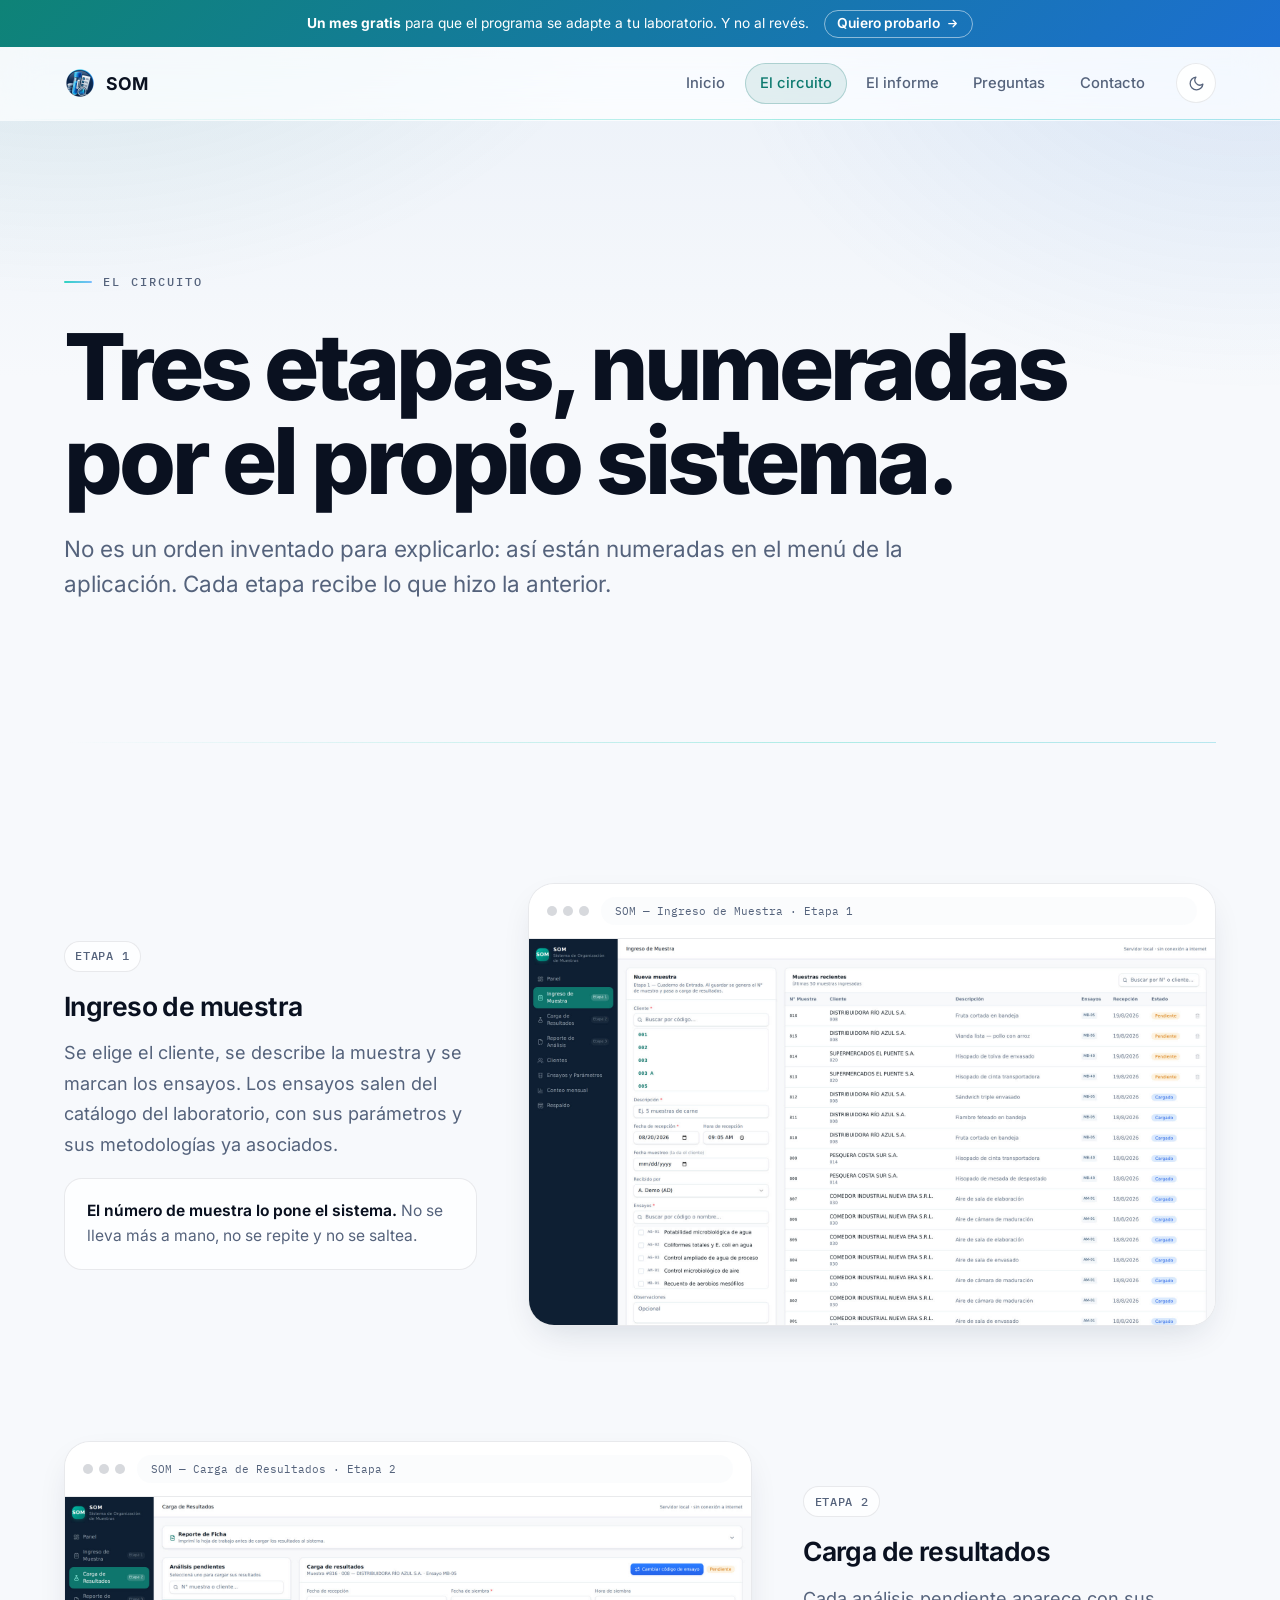
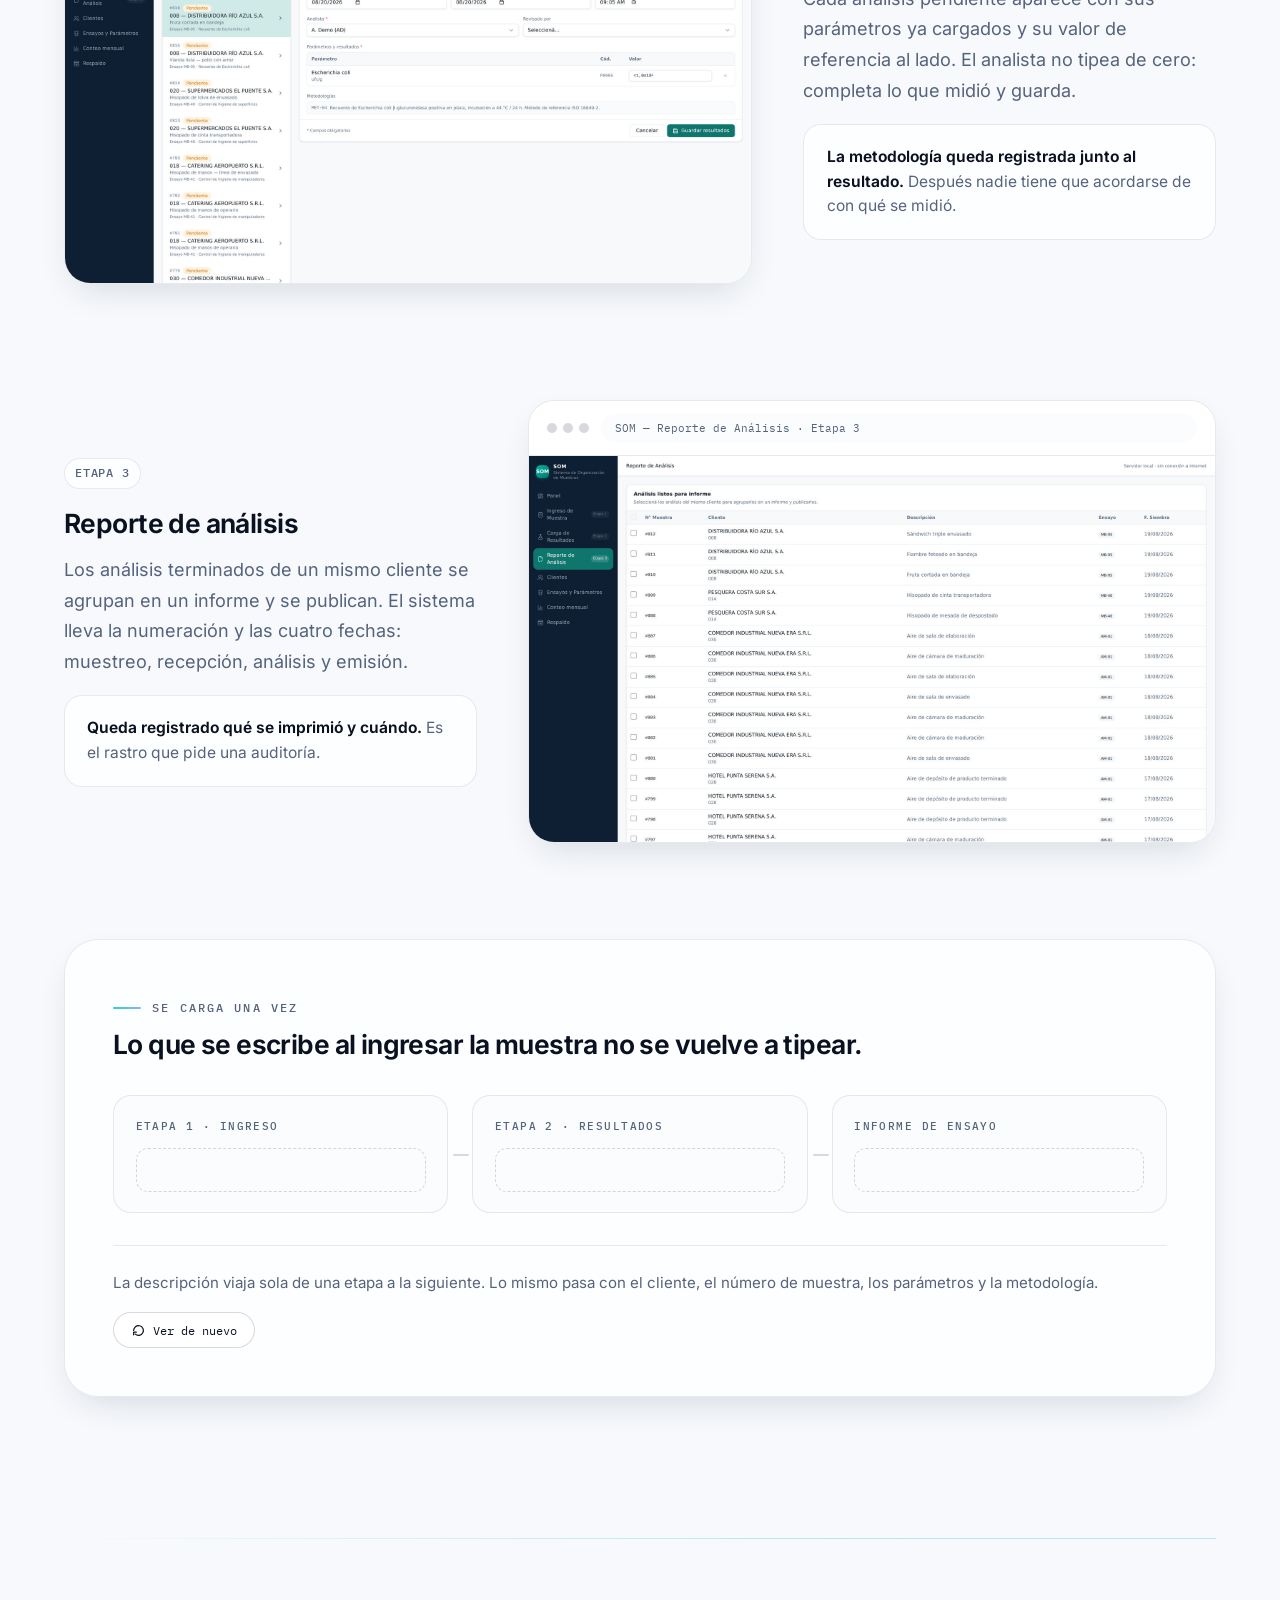
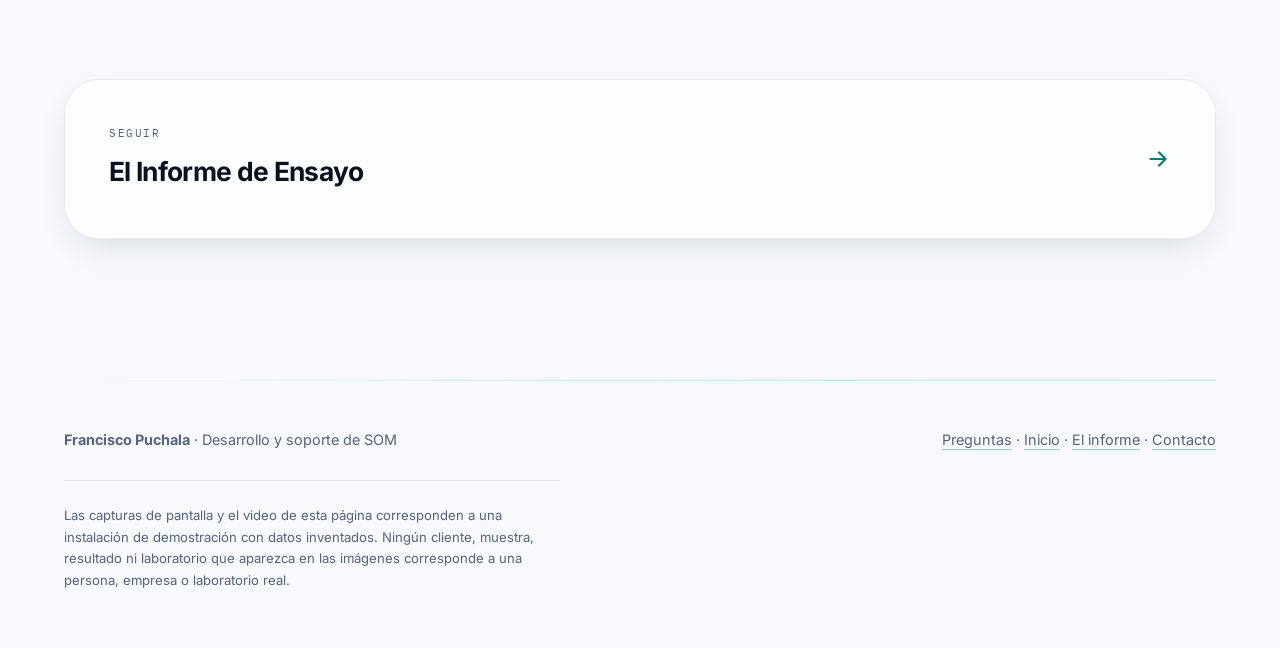
==== commit 95f4a341: "s" ====
--- a/circuito.html
+++ b/circuito.html
@@ -3,8 +3,8 @@
   <head>
     <meta charset="utf-8" />
     <meta name="viewport" content="width=device-width, initial-scale=1" />
-                        <!-- SEO:inicio -->
-    <title>Cómo funciona: ingreso, resultados e informes | SOM</title>
+                                    <!-- SEO:inicio -->
+    <title>SOM — Cómo funciona: ingreso, resultados e informes</title>
     <meta name="description" content="Las tres etapas de SOM: ingreso con numeración automática, carga de resultados con valor de referencia al lado, y reporte de análisis." />
     <link rel="canonical" href="https://somlims.uy/circuito.html" />
     <meta name="author" content="Francisco Puchala" />
@@ -14,7 +14,7 @@
     <meta property="og:type" content="website" />
     <meta property="og:site_name" content="SOM — Sistema de Organización de Muestras" />
     <meta property="og:locale" content="es_UY" />
-    <meta property="og:title" content="Cómo funciona: ingreso, resultados e informes | SOM" />
+    <meta property="og:title" content="SOM — Cómo funciona: ingreso, resultados e informes" />
     <meta property="og:description" content="Las tres etapas de SOM: ingreso con numeración automática, carga de resultados con valor de referencia al lado, y reporte de análisis." />
     <meta property="og:url" content="https://somlims.uy/circuito.html" />
     <meta property="og:image" content="https://somlims.uy/img/compartir.png" />
@@ -22,7 +22,7 @@
     <meta property="og:image:height" content="630" />
     <meta property="og:image:alt" content="SOM — Sistema de Organización de Muestras. Del ingreso de la muestra al Informe de Ensayo firmado." />
     <meta name="twitter:card" content="summary_large_image" />
-    <meta name="twitter:title" content="Cómo funciona: ingreso, resultados e informes | SOM" />
+    <meta name="twitter:title" content="SOM — Cómo funciona: ingreso, resultados e informes" />
     <meta name="twitter:description" content="Las tres etapas de SOM: ingreso con numeración automática, carga de resultados con valor de referencia al lado, y reporte de análisis." />
     <meta name="twitter:image" content="https://somlims.uy/img/compartir.png" />
 
@@ -42,6 +42,7 @@
       (function () {
         var r = document.documentElement;
         r.classList.add('anim');
+        r.classList.add('nav-js');
         try {
           var t = localStorage.getItem('som-tema');
           if (t) r.setAttribute('data-theme', t);
@@ -53,19 +54,32 @@
   <body>
     <a class="saltar" href="#contenido">Saltar al contenido</a>
 
+    <aside class="oferta-franja" aria-label="Oferta">
+      <div class="oferta-franja__env">
+        <span><strong>Un mes gratis</strong> para que el programa se adapte a tu laboratorio. Y no al revés.</span>
+        <a href="./contacto.html#escribinos">Quiero probarlo <svg viewBox="0 0 24 24" fill="none" stroke="currentColor" stroke-width="2.2" stroke-linecap="round" stroke-linejoin="round" aria-hidden="true"><path d="M5 12h14M13 6l6 6-6 6"/></svg></a>
+      </div>
+    </aside>
+
     <header class="cabecera">
       <div class="env cabecera__fila">
         <a class="marca" href="./index.html">
           <img src="./img/emblema.png" alt="" width="30" height="30" />
           <span>SOM</span>
         </a>
-        <nav class="nav" aria-label="Principal">
+        <nav class="nav" id="nav-principal" aria-label="Principal">
           <a href="./index.html">Inicio</a>
           <a href="./circuito.html" aria-current="page">El circuito</a>
           <a href="./informe.html">El informe</a>
           <a href="./preguntas.html">Preguntas</a>
           <a href="./contacto.html">Contacto</a>
         </nav>
+        <button class="menu" type="button" aria-expanded="false"
+                aria-controls="nav-principal" aria-label="Abrir el menú">
+          <span class="menu__cajita" aria-hidden="true">
+            <span></span><span></span><span></span>
+          </span>
+        </button>
         <button class="tema" type="button" aria-label="Cambiar a modo claro">
           <svg class="sol" viewBox="0 0 24 24" fill="none" stroke="currentColor" stroke-width="1.8" stroke-linecap="round" aria-hidden="true"><circle cx="12" cy="12" r="4"/><path d="M12 2v2M12 20v2M4.9 4.9l1.4 1.4M17.7 17.7l1.4 1.4M2 12h2M20 12h2M4.9 19.1l1.4-1.4M17.7 6.3l1.4-1.4"/></svg>
           <svg class="luna" viewBox="0 0 24 24" fill="none" stroke="currentColor" stroke-width="1.8" stroke-linecap="round" stroke-linejoin="round" aria-hidden="true"><path d="M21 12.8A9 9 0 1 1 11.2 3a7 7 0 0 0 9.8 9.8z"/></svg>
--- a/css/som.css
+++ b/css/som.css
@@ -566,21 +566,133 @@
   box-shadow: inset 0 0 0 1px color-mix(in srgb, var(--accent) 25%, transparent);
 }
 
+/* --- Botón hamburguesa ---------------------------------------------------
+   Sólo aparece en pantallas chicas. Las tres rayas se convierten en una
+   cruz al abrir: la de arriba y la de abajo rotan hasta cruzarse y la del
+   medio se desvanece. */
+
+.menu {
+  display: none;
+  place-items: center;
+  width: 2.5rem;
+  height: 2.5rem;
+  flex: none;
+  border: 1px solid var(--linea);
+  border-radius: 50%;
+  background: var(--panel);
+  backdrop-filter: blur(10px);
+  -webkit-backdrop-filter: blur(10px);
+  color: var(--text);
+  cursor: pointer;
+  transition: all var(--t) var(--ease);
+}
+.menu:hover {
+  color: var(--accent);
+  border-color: color-mix(in srgb, var(--accent) 40%, transparent);
+}
+
+.menu__cajita {
+  position: relative;
+  width: 18px;
+  height: 12px;
+}
+
+.menu__cajita span {
+  position: absolute;
+  left: 0;
+  width: 100%;
+  height: 2px;
+  border-radius: 2px;
+  background: currentColor;
+  transition: transform 0.35s var(--ease), opacity 0.2s var(--ease);
+}
+.menu__cajita span:nth-child(1) {
+  top: 0;
+}
+.menu__cajita span:nth-child(2) {
+  top: 5px;
+}
+.menu__cajita span:nth-child(3) {
+  top: 10px;
+}
+
+.menu[aria-expanded='true'] .menu__cajita span:nth-child(1) {
+  transform: translateY(5px) rotate(45deg);
+}
+.menu[aria-expanded='true'] .menu__cajita span:nth-child(2) {
+  opacity: 0;
+}
+.menu[aria-expanded='true'] .menu__cajita span:nth-child(3) {
+  transform: translateY(-5px) rotate(-45deg);
+}
+
 @media (max-width: 46rem) {
   .cabecera__fila {
-    height: auto;
-    padding-block: 0.7rem;
-    flex-wrap: wrap;
-  }
+    height: var(--header-h);
+  }
+
+  .menu {
+    display: grid;
+    order: 2;
+  }
+
+  .tema {
+    order: 3;
+  }
+
+  /* Con JavaScript el menú arranca cerrado y se despliega como panel.
+     Sin JavaScript la clase nav-js nunca se agrega y la navegación queda
+     visible, en la fila que se desliza de siempre. */
+  .nav-js .nav {
+    position: absolute;
+    left: 0;
+    right: 0;
+    top: 100%;
+    flex-direction: column;
+    align-items: stretch;
+    gap: 0.25rem;
+    padding: 0.75rem;
+    border-bottom: 1px solid var(--linea);
+    background: var(--vidrio);
+    backdrop-filter: blur(20px) saturate(160%);
+    -webkit-backdrop-filter: blur(20px) saturate(160%);
+    box-shadow: var(--sh-2);
+    opacity: 0;
+    visibility: hidden;
+    transform: translateY(-8px);
+    transition: opacity 0.28s var(--ease), transform 0.28s var(--ease),
+      visibility 0.28s;
+  }
+
+  .nav-js .cabecera.abierta .nav {
+    opacity: 1;
+    visibility: visible;
+    transform: none;
+  }
+
+  .nav-js .nav a {
+    padding: 0.85rem 1rem;
+    border-radius: var(--r-sm);
+    font-size: 1rem;
+  }
+
+  /* Sin JavaScript la clase nav-js no existe, así que no se aplica nada de
+     lo de arriba: la navegación queda a la vista y se desliza al costado. */
   .nav {
-    order: 3;
-    width: 100%;
     overflow-x: auto;
     scrollbar-width: none;
-    padding-bottom: 0.2rem;
   }
   .nav::-webkit-scrollbar {
     display: none;
+  }
+  .nav-js .nav {
+    overflow: visible;
+  }
+}
+
+@media (max-width: 46rem) and (prefers-reduced-motion: reduce) {
+  .nav-js .nav {
+    transition: none;
   }
 }
 
@@ -2399,6 +2511,172 @@
 }
 
 /* --------------------------------------------------------------------------
+   25b. Oferta — un mes gratis
+
+   El mismo mensaje en dos tamaños: una franja arriba de todo, en las cinco
+   páginas, y un bloque grande en la portada y en Contacto. Los dos usan el
+   gradiente de los botones: llaman la atención porque son lo único lleno de
+   color en una página hecha de vidrio, no porque griten.
+   -------------------------------------------------------------------------- */
+
+.oferta-franja {
+  position: relative;
+  z-index: 51; /* por encima del vidrio de la cabecera, que es 50 */
+  overflow: hidden;
+  background: var(--grad-boton);
+  color: #fff;
+  font-size: 0.86rem;
+  line-height: 1.4;
+  text-align: center;
+}
+
+/* Un brillo que la cruza cada tanto. Lo apaga la sección 26 si el sistema
+   pide menos movimiento. */
+.oferta-franja::after {
+  content: '';
+  position: absolute;
+  inset: 0;
+  background: linear-gradient(
+    100deg,
+    transparent 35%,
+    rgba(255, 255, 255, 0.24) 50%,
+    transparent 65%
+  );
+  transform: translateX(-100%);
+  animation: oferta-brillo 7s var(--ease) 1.5s infinite;
+  pointer-events: none;
+}
+
+.oferta-franja__env {
+  display: flex;
+  flex-wrap: wrap;
+  align-items: center;
+  justify-content: center;
+  gap: 0.4rem 0.9rem;
+  padding: 0.6rem var(--rail);
+}
+
+.oferta-franja strong {
+  font-weight: 700;
+}
+
+.oferta-franja a {
+  display: inline-flex;
+  align-items: center;
+  gap: 0.35rem;
+  padding: 0.22rem 0.8rem;
+  border: 1px solid rgba(255, 255, 255, 0.5);
+  border-radius: var(--r-pill);
+  color: #fff;
+  font-weight: 600;
+  text-decoration: none;
+  white-space: nowrap;
+  transition: background-color var(--t) var(--ease),
+    border-color var(--t) var(--ease);
+}
+.oferta-franja a:hover,
+.oferta-franja a:focus-visible {
+  background: rgba(255, 255, 255, 0.18);
+  border-color: #fff;
+  color: #fff;
+}
+.oferta-franja svg {
+  width: 0.95em;
+  height: 0.95em;
+}
+
+@keyframes oferta-brillo {
+  0% {
+    transform: translateX(-100%);
+  }
+  30%,
+  100% {
+    transform: translateX(100%);
+  }
+}
+
+/* El bloque grande */
+.oferta {
+  position: relative;
+  isolation: isolate;
+  max-width: 46rem;
+  padding: clamp(1.4rem, 1rem + 1.6vw, 2.2rem);
+  border-radius: var(--r-lg);
+  background: var(--panel);
+  backdrop-filter: blur(14px);
+  -webkit-backdrop-filter: blur(14px);
+  box-shadow: var(--sh-glow);
+}
+
+/* Borde de gradiente que corre despacio: es lo que lo separa del resto de los
+   paneles del sitio, que tienen el borde quieto y gris. */
+.oferta::before {
+  content: '';
+  position: absolute;
+  inset: 0;
+  z-index: -1;
+  padding: 1.5px;
+  border-radius: inherit;
+  background: linear-gradient(
+    120deg,
+    var(--accent),
+    var(--accent-2),
+    var(--accent),
+    var(--accent-2)
+  );
+  background-size: 300% 100%;
+  -webkit-mask: linear-gradient(#000 0 0) content-box, linear-gradient(#000 0 0);
+  -webkit-mask-composite: xor;
+  mask: linear-gradient(#000 0 0) content-box, linear-gradient(#000 0 0);
+  mask-composite: exclude;
+  animation: oferta-borde 9s linear infinite;
+}
+
+@keyframes oferta-borde {
+  to {
+    background-position: 300% 0;
+  }
+}
+
+.oferta__titulo {
+  margin-top: 1rem;
+  font-size: clamp(1.35rem, 1.05rem + 1.2vw, 1.95rem);
+  font-weight: 700;
+  letter-spacing: -0.026em;
+  line-height: 1.2;
+  text-wrap: balance;
+}
+
+.oferta__bajada {
+  max-width: 52ch;
+  margin-top: 0.8rem;
+  color: var(--muted);
+}
+
+.oferta .boton {
+  margin-top: 1.4rem;
+  white-space: nowrap;
+}
+.oferta .boton svg {
+  width: 1.1em;
+  height: 1.1em;
+  flex-shrink: 0;
+}
+
+/* En modo claro, el gradiente celeste del sitio sobre fondo blanco casi no se
+   lee: contraste 1,9 a 1. Está bien en los titulares gigantes, pero acá es la
+   frase que tiene que leerse sí o sí, así que usa los mismos dos colores en su
+   versión oscura, que son los acentos del propio tema claro. */
+@media (prefers-color-scheme: light) {
+  :root:not([data-theme='dark']) .oferta__titulo .destacado {
+    background-image: linear-gradient(115deg, #0d7a6f 0%, #1c6fd0 100%);
+  }
+}
+:root[data-theme='light'] .oferta__titulo .destacado {
+  background-image: linear-gradient(115deg, #0d7a6f 0%, #1c6fd0 100%);
+}
+
+/* --------------------------------------------------------------------------
    26. Movimiento reducido — todo se apaga, nada se pierde
    -------------------------------------------------------------------------- */
 
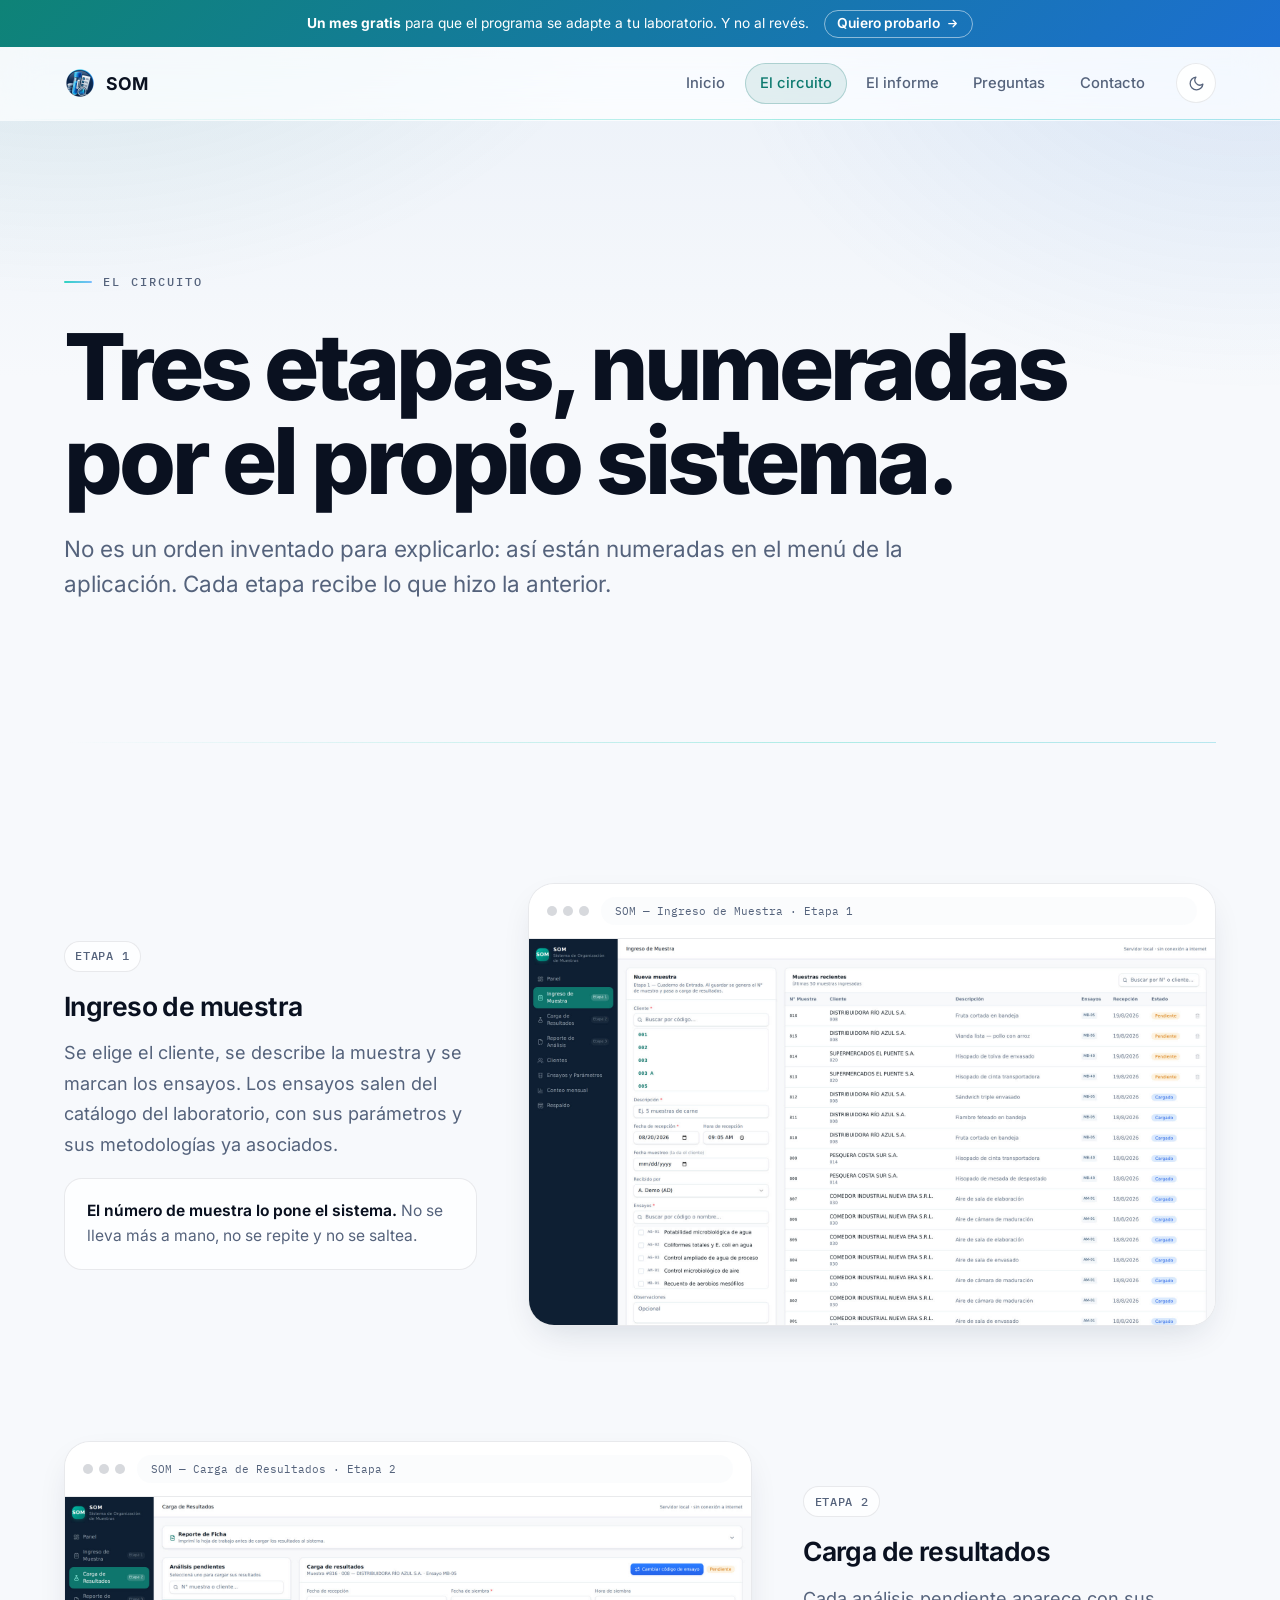
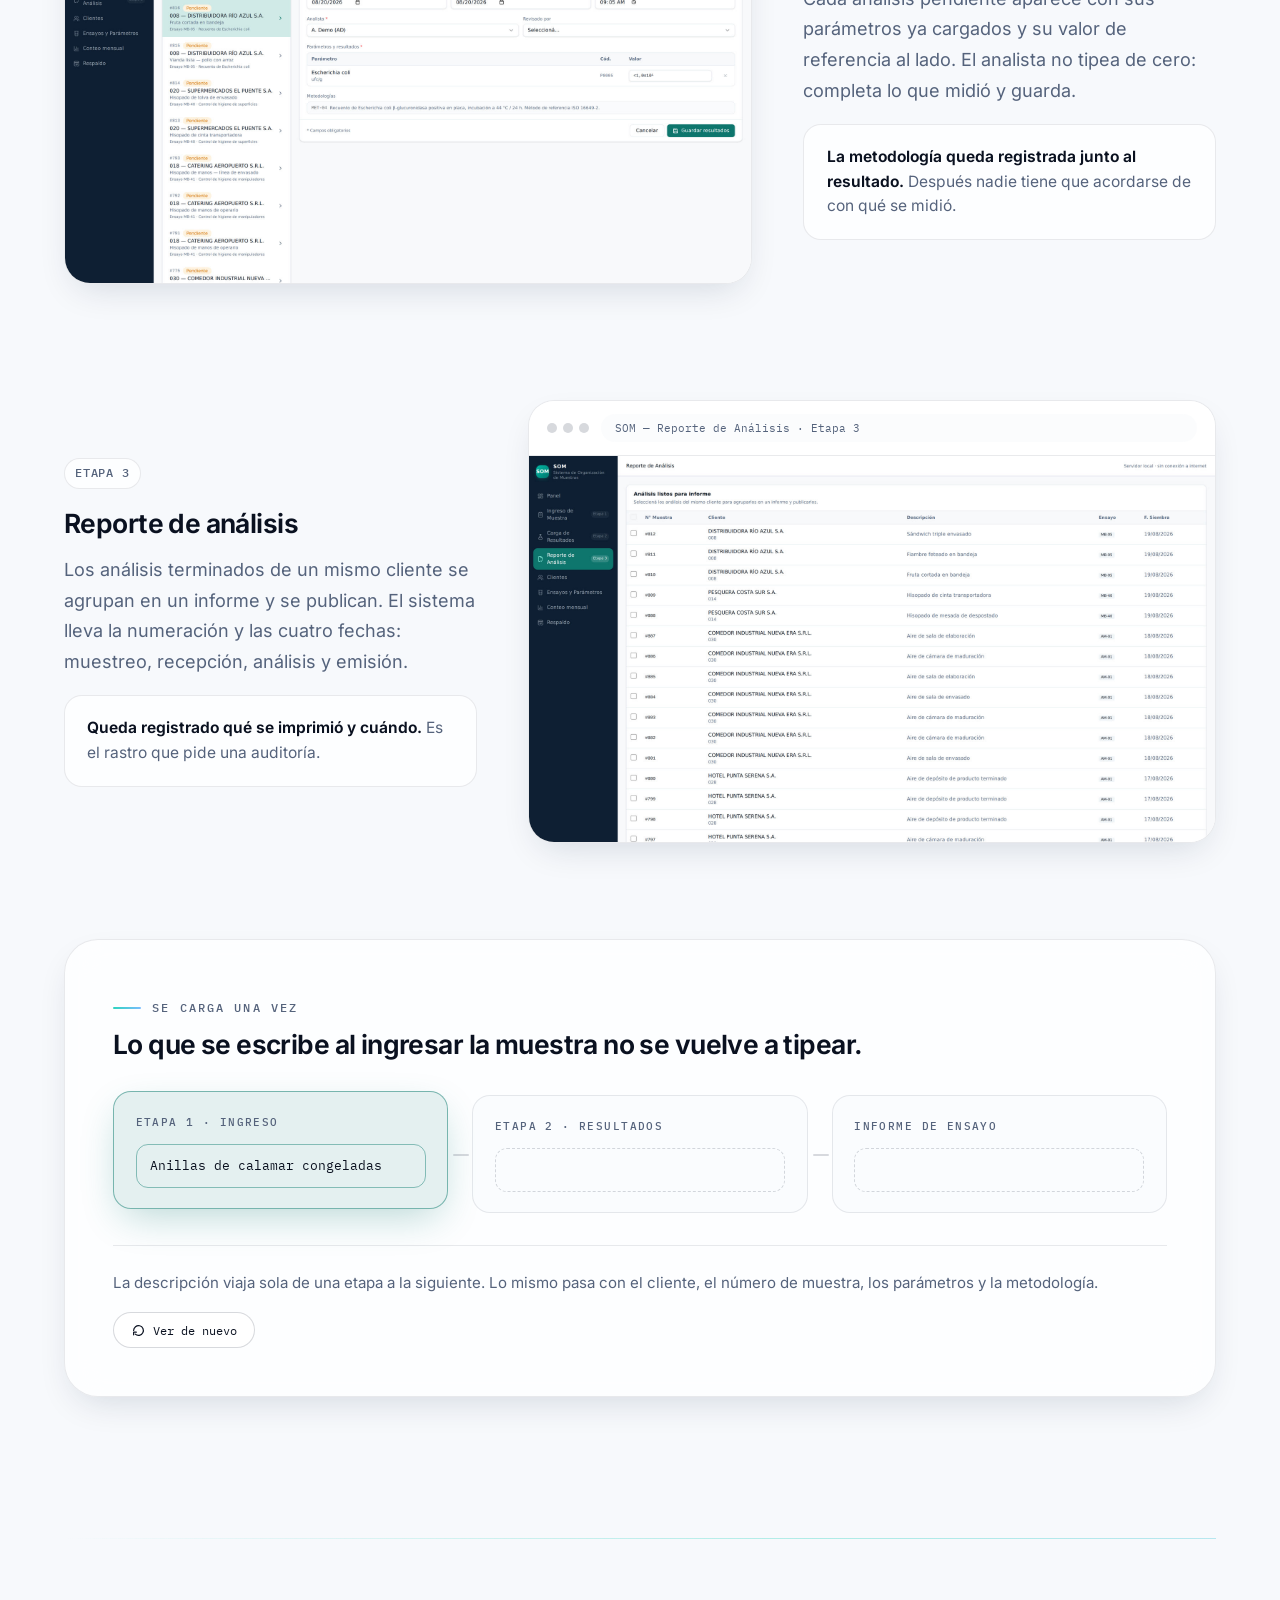
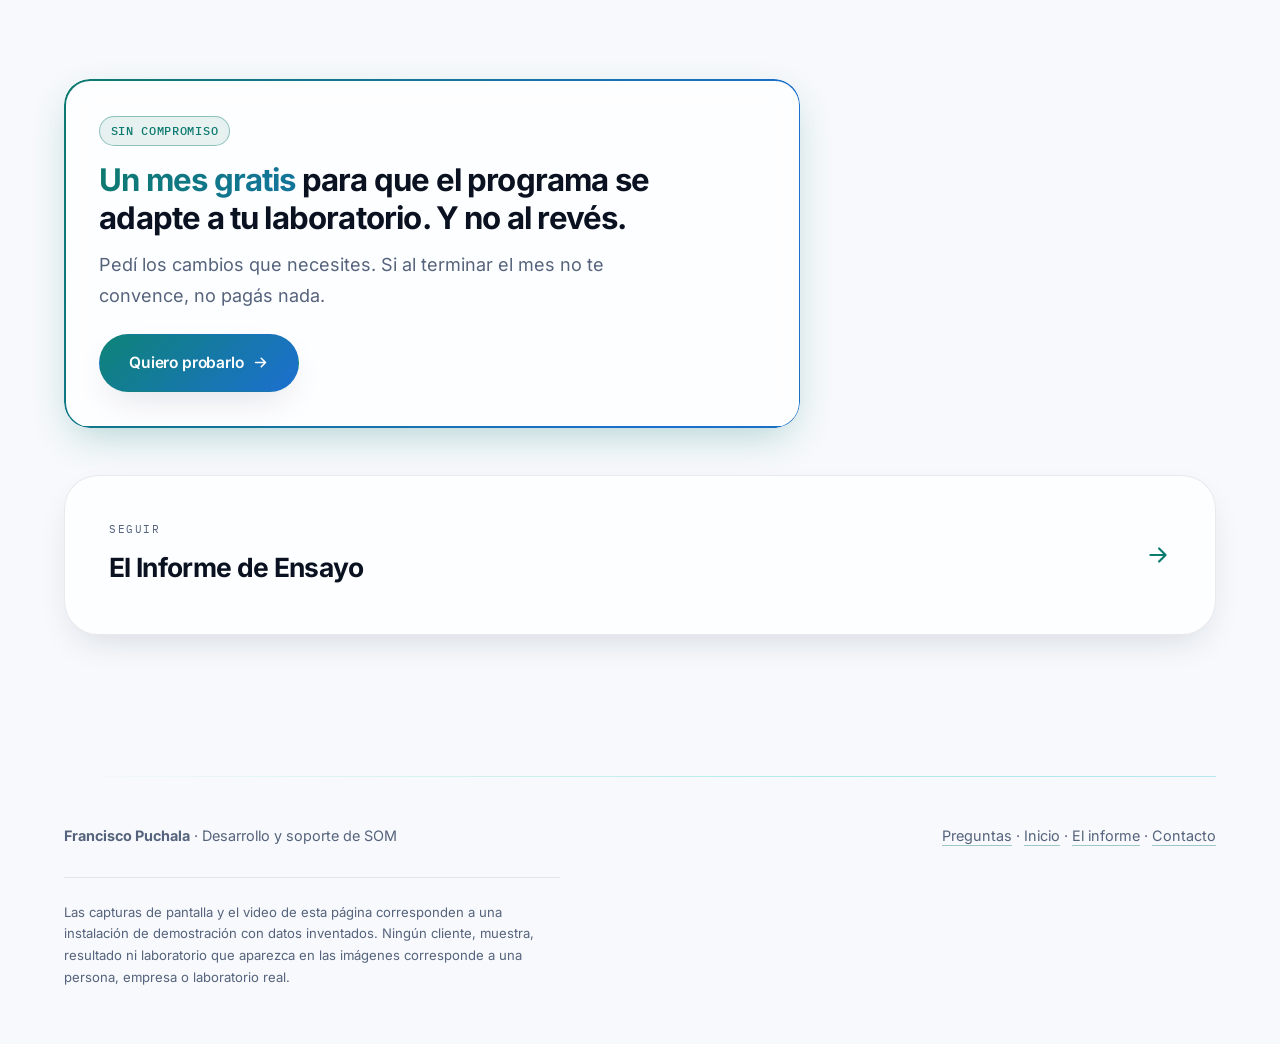
==== commit 97d9ca9f: "." ====
--- a/circuito.html
+++ b/circuito.html
@@ -256,6 +256,19 @@
 
       <section class="seccion">
         <div class="env">
+          <div class="oferta" data-rev="subir" style="margin-bottom: 3rem">
+            <p class="chip chip--acento">Sin compromiso</p>
+            <p class="oferta__titulo">
+              <span class="destacado">Un mes gratis</span> para que el programa
+              se adapte a tu laboratorio. Y no al revés.
+            </p>
+            <p class="oferta__bajada">
+              Pedí los cambios que necesites. Si al terminar el mes no te
+              convence, no pagás nada.
+            </p>
+            <a class="boton" href="./contacto.html#escribinos">Quiero probarlo <svg viewBox="0 0 24 24" fill="none" stroke="currentColor" stroke-width="2.2" stroke-linecap="round" stroke-linejoin="round" aria-hidden="true"><path d="M5 12h14M13 6l6 6-6 6"/></svg></a>
+          </div>
+
           <a class="siguiente" data-rev="escala" href="./informe.html">
             <span>
               <small>Seguir</small>
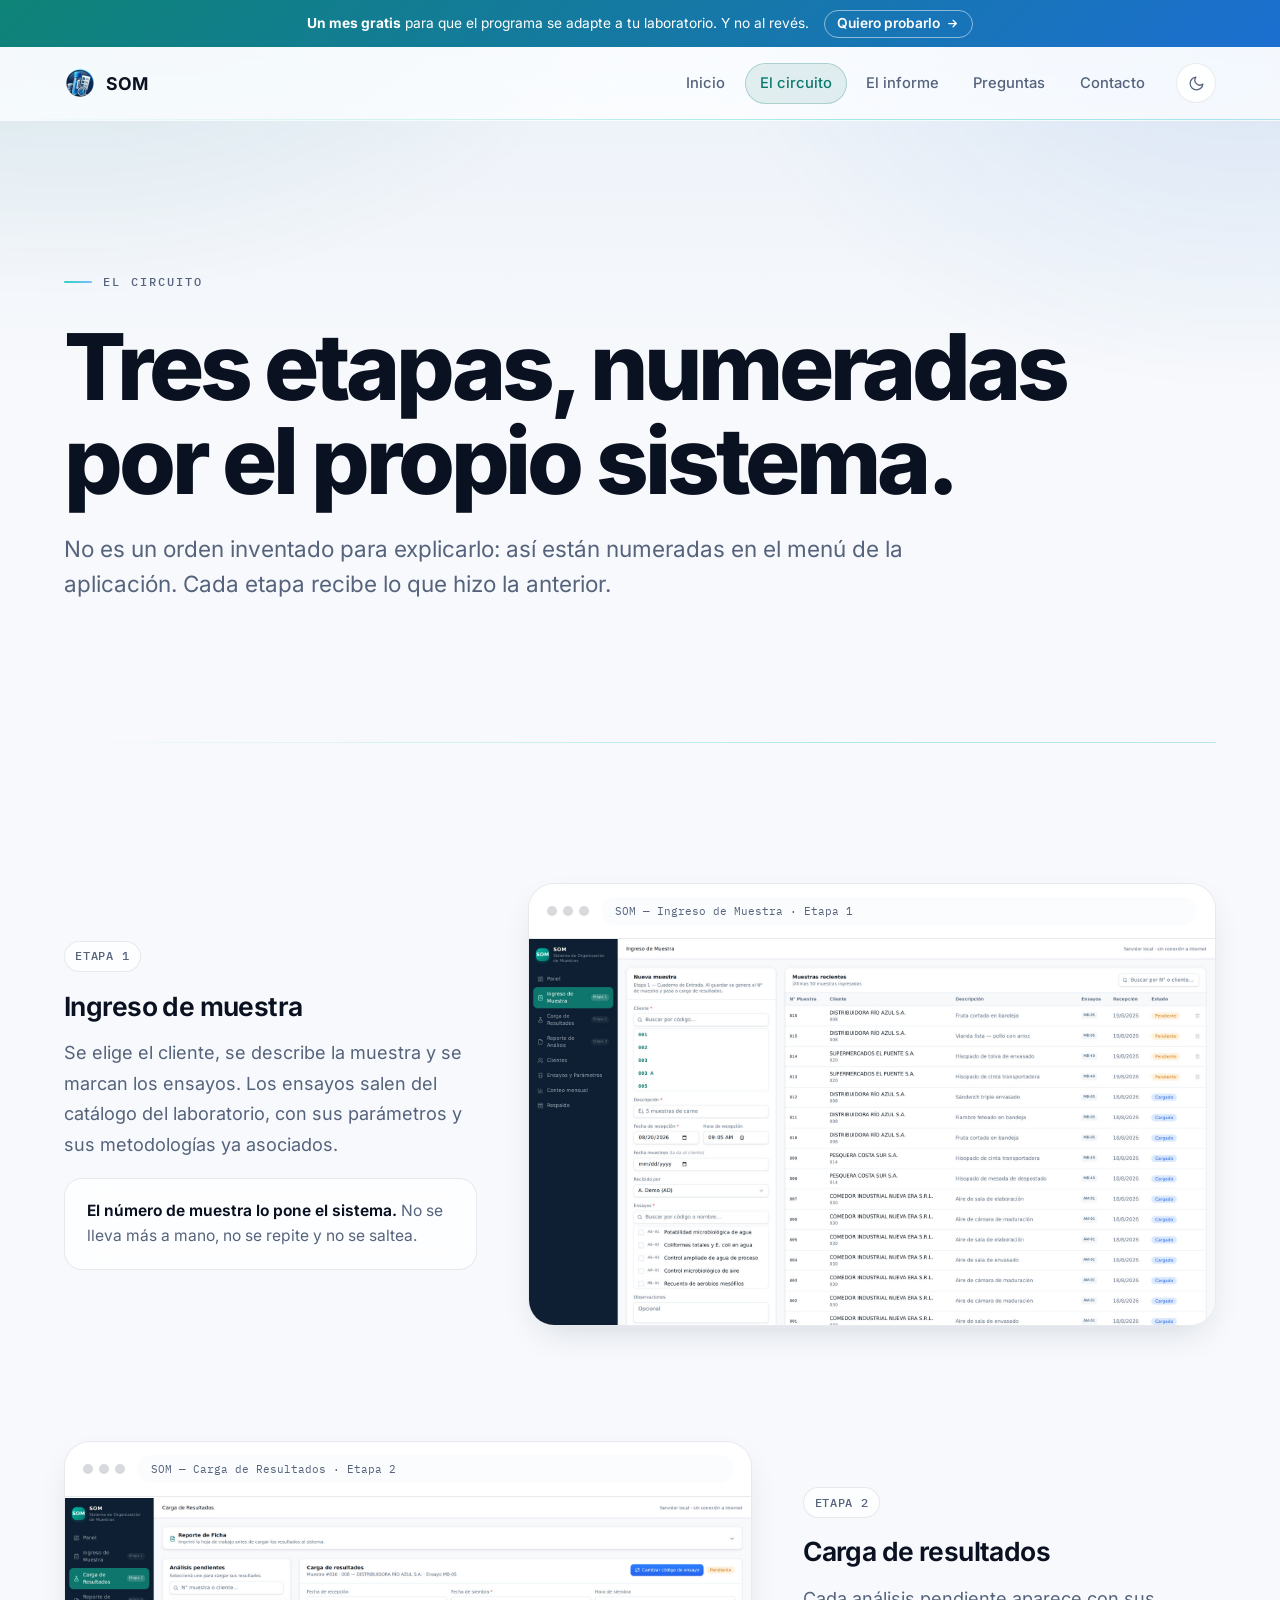
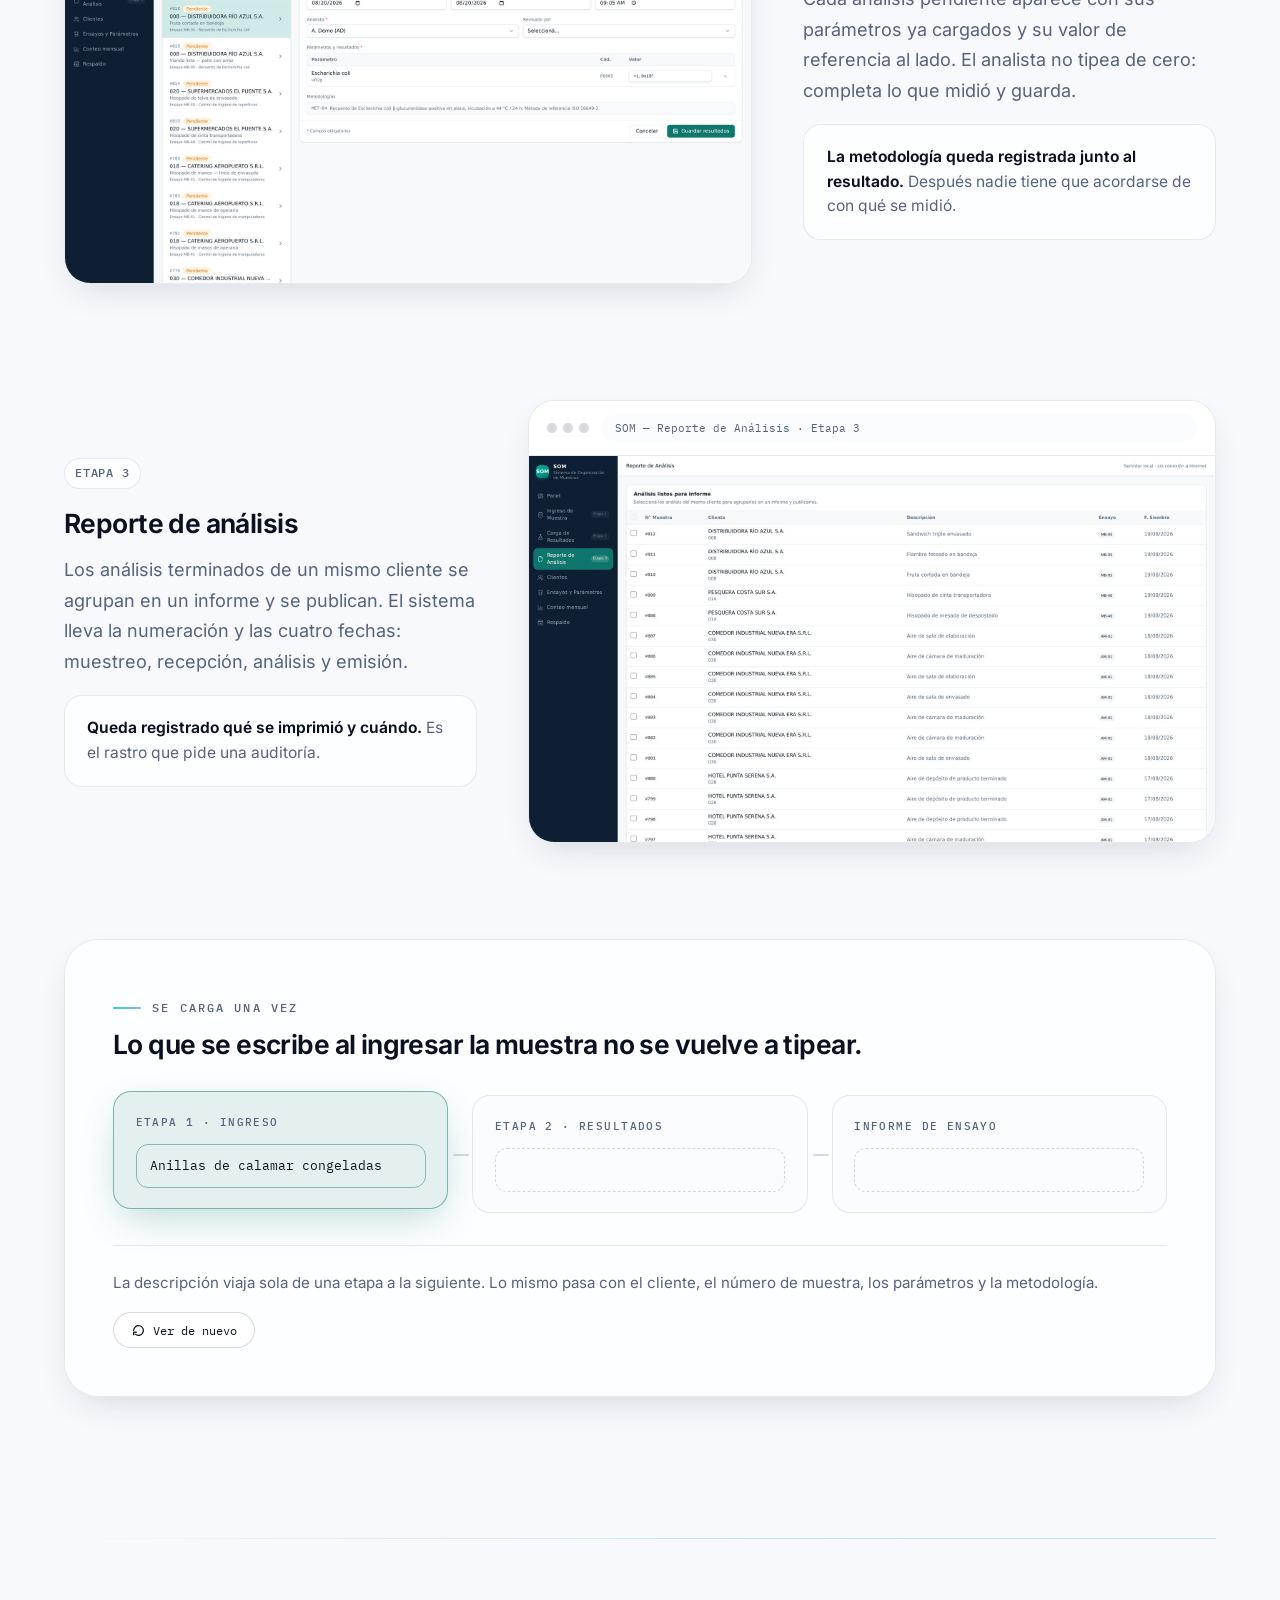
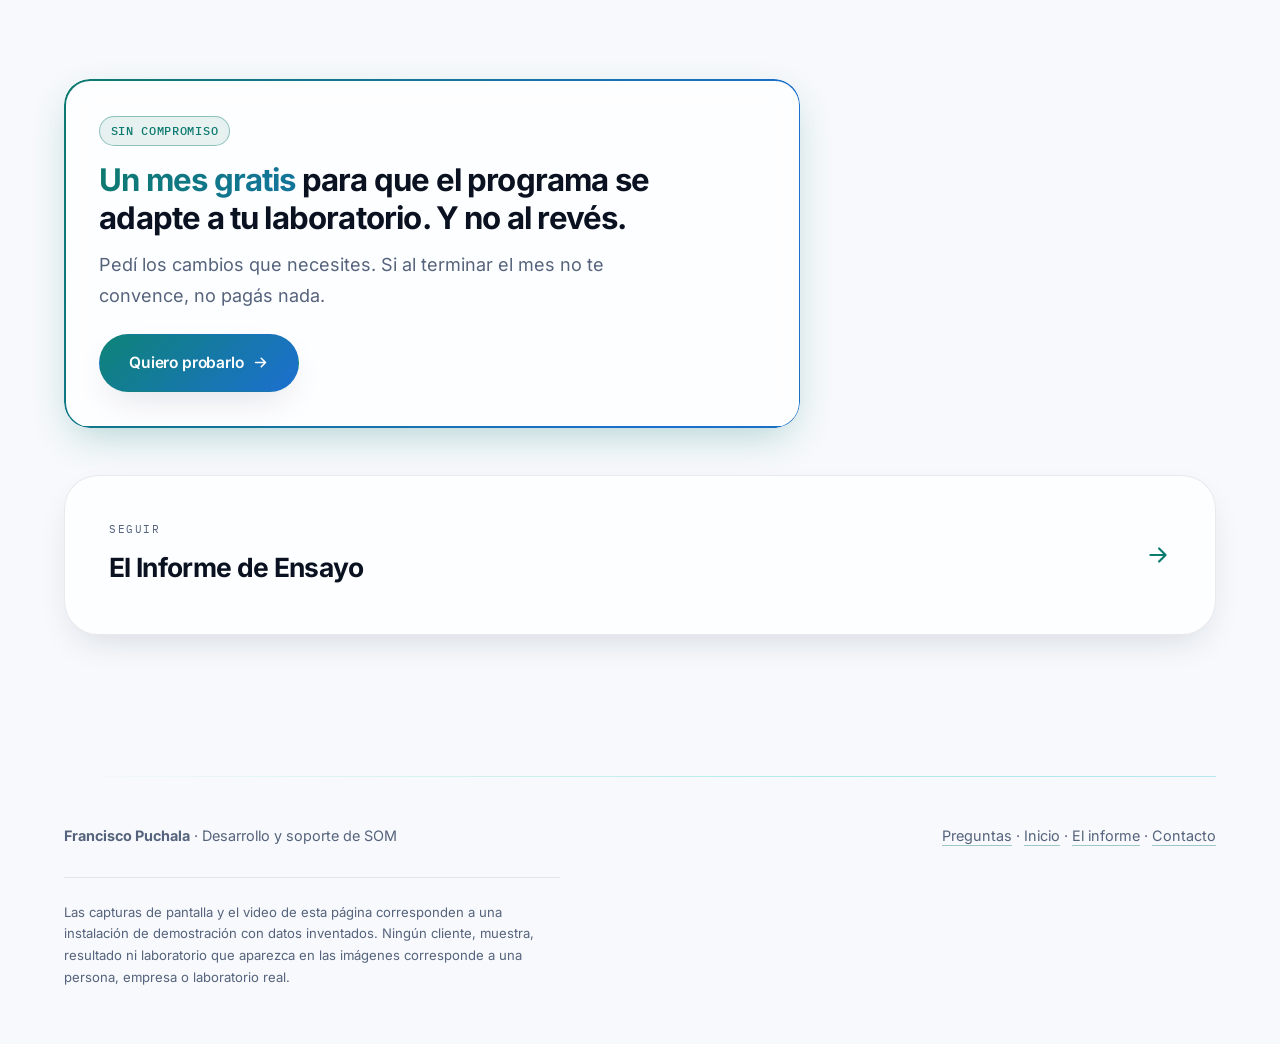
==== commit 767b3d1f: "La pagina apunta a laboratorios de microbiologia, no solo de alimentos El programa sirve para cualqu" ====
--- a/circuito.html
+++ b/circuito.html
@@ -3,7 +3,7 @@
   <head>
     <meta charset="utf-8" />
     <meta name="viewport" content="width=device-width, initial-scale=1" />
-                                    <!-- SEO:inicio -->
+                                        <!-- SEO:inicio -->
     <title>SOM — Cómo funciona: ingreso, resultados e informes</title>
     <meta name="description" content="Las tres etapas de SOM: ingreso con numeración automática, carga de resultados con valor de referencia al lado, y reporte de análisis." />
     <link rel="canonical" href="https://somlims.uy/circuito.html" />
@@ -26,7 +26,7 @@
     <meta name="twitter:description" content="Las tres etapas de SOM: ingreso con numeración automática, carga de resultados con valor de referencia al lado, y reporte de análisis." />
     <meta name="twitter:image" content="https://somlims.uy/img/compartir.png" />
 
-    <script type="application/ld+json">{"@context":"https://schema.org","@type":"SoftwareApplication","name":"SOM — Sistema de Organización de Muestras","alternateName":"SOM","applicationCategory":"BusinessApplication","applicationSubCategory":"Sistema de gestión de laboratorio (LIMS)","operatingSystem":"Servidor propio del laboratorio, red interna","url":"https://somlims.uy/","inLanguage":"es-UY","description":"Sistema de gestión para laboratorios de microbiología de alimentos. Cubre el circuito completo, del ingreso de la muestra al Informe de Ensayo firmado. Se instala en un servidor del propio laboratorio y funciona sin conexión a internet.","author":{"@type":"Person","name":"Francisco Puchala"},"provider":{"@type":"Person","name":"Francisco Puchala"},"areaServed":{"@type":"Country","name":"Uruguay"},"audience":{"@type":"Audience","audienceType":"Laboratorios de microbiología de alimentos"},"featureList":["Ingreso de muestras con numeración automática","Carga de resultados con valores de referencia","Informe de Ensayo sobre hoja membretada con firma","Sello de acreditación según la metodología del catálogo","Fichas de clientes con historial","Conteo mensual por cliente para facturar","Catálogo propio de ensayos, parámetros y metodologías","Usuarios, roles y firmas escaneadas","Respaldos automáticos programados","Funciona sin conexión a internet"]}</script>
+    <script type="application/ld+json">{"@context":"https://schema.org","@type":"SoftwareApplication","name":"SOM — Sistema de Organización de Muestras","alternateName":"SOM","applicationCategory":"BusinessApplication","applicationSubCategory":"Sistema de gestión de laboratorio (LIMS)","operatingSystem":"Servidor propio del laboratorio, red interna","url":"https://somlims.uy/","inLanguage":"es-UY","description":"Sistema de gestión para laboratorios de microbiología. Cubre el circuito completo, del ingreso de la muestra al Informe de Ensayo firmado. Se instala en un servidor del propio laboratorio y funciona sin conexión a internet.","author":{"@type":"Person","name":"Francisco Puchala"},"provider":{"@type":"Person","name":"Francisco Puchala"},"areaServed":{"@type":"Country","name":"Uruguay"},"audience":{"@type":"Audience","audienceType":"Laboratorios de microbiología"},"featureList":["Ingreso de muestras con numeración automática","Carga de resultados con valores de referencia","Informe de Ensayo sobre hoja membretada con firma","Sello de acreditación según la metodología del catálogo","Fichas de clientes con historial","Conteo mensual por cliente para facturar","Catálogo propio de ensayos, parámetros y metodologías","Usuarios, roles y firmas escaneadas","Respaldos automáticos programados","Funciona sin conexión a internet"]}</script>
     <!-- SEO:fin -->
     <meta name="theme-color" content="#05080f" />
     <link rel="icon" href="./favicon.ico" sizes="any" />
@@ -34,7 +34,7 @@
     <link rel="icon" href="./img/favicon-192.png" type="image/png" sizes="192x192" />
     <link rel="apple-touch-icon" href="./img/favicon-192.png" />
     <link rel="preload" href="./fonts/inter-latin.woff2" as="font" type="font/woff2" crossorigin />
-    <link rel="stylesheet" href="./css/som.css" />
+    <link rel="stylesheet" href="./css/som.css?v=2026-09-11" />
     <script>
       /* Antes del primer pintado: el tema guardado y la marca que habilita
          las animaciones de entrada. Si el JavaScript no corre, la clase
